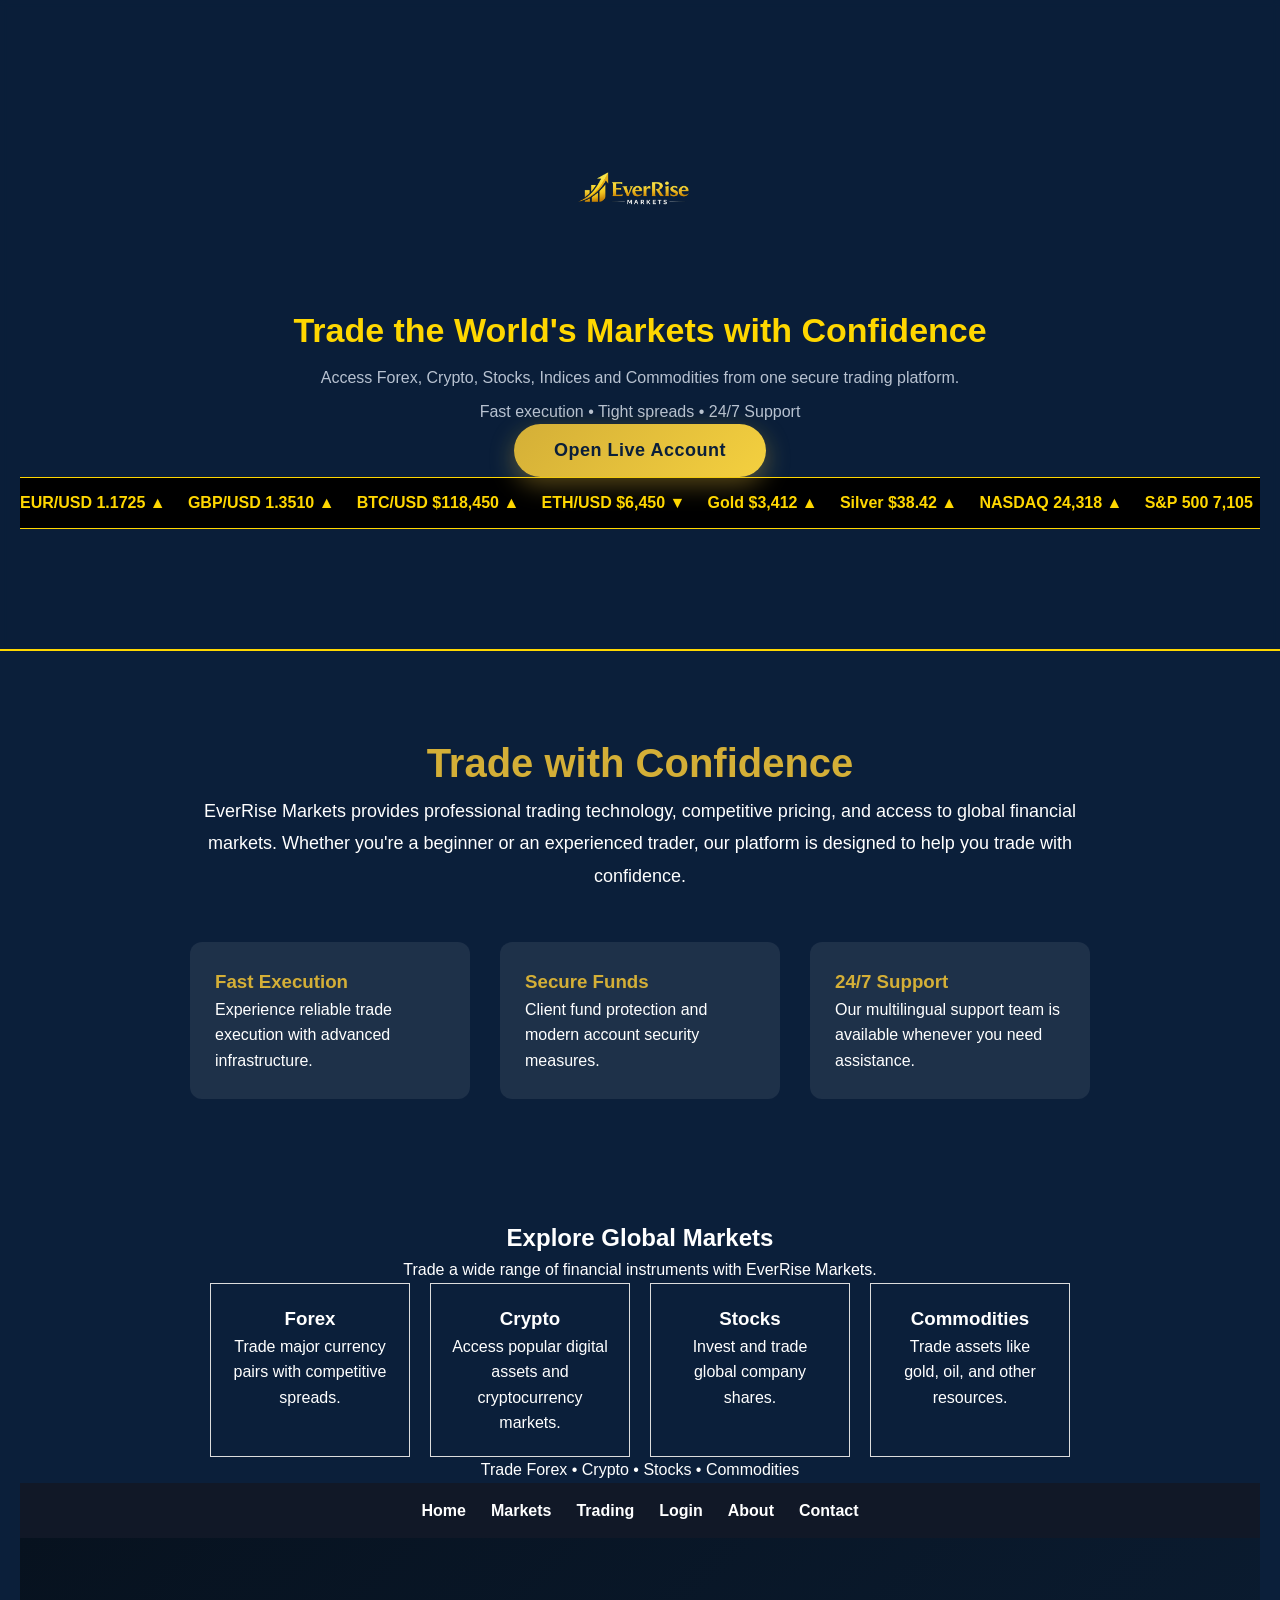
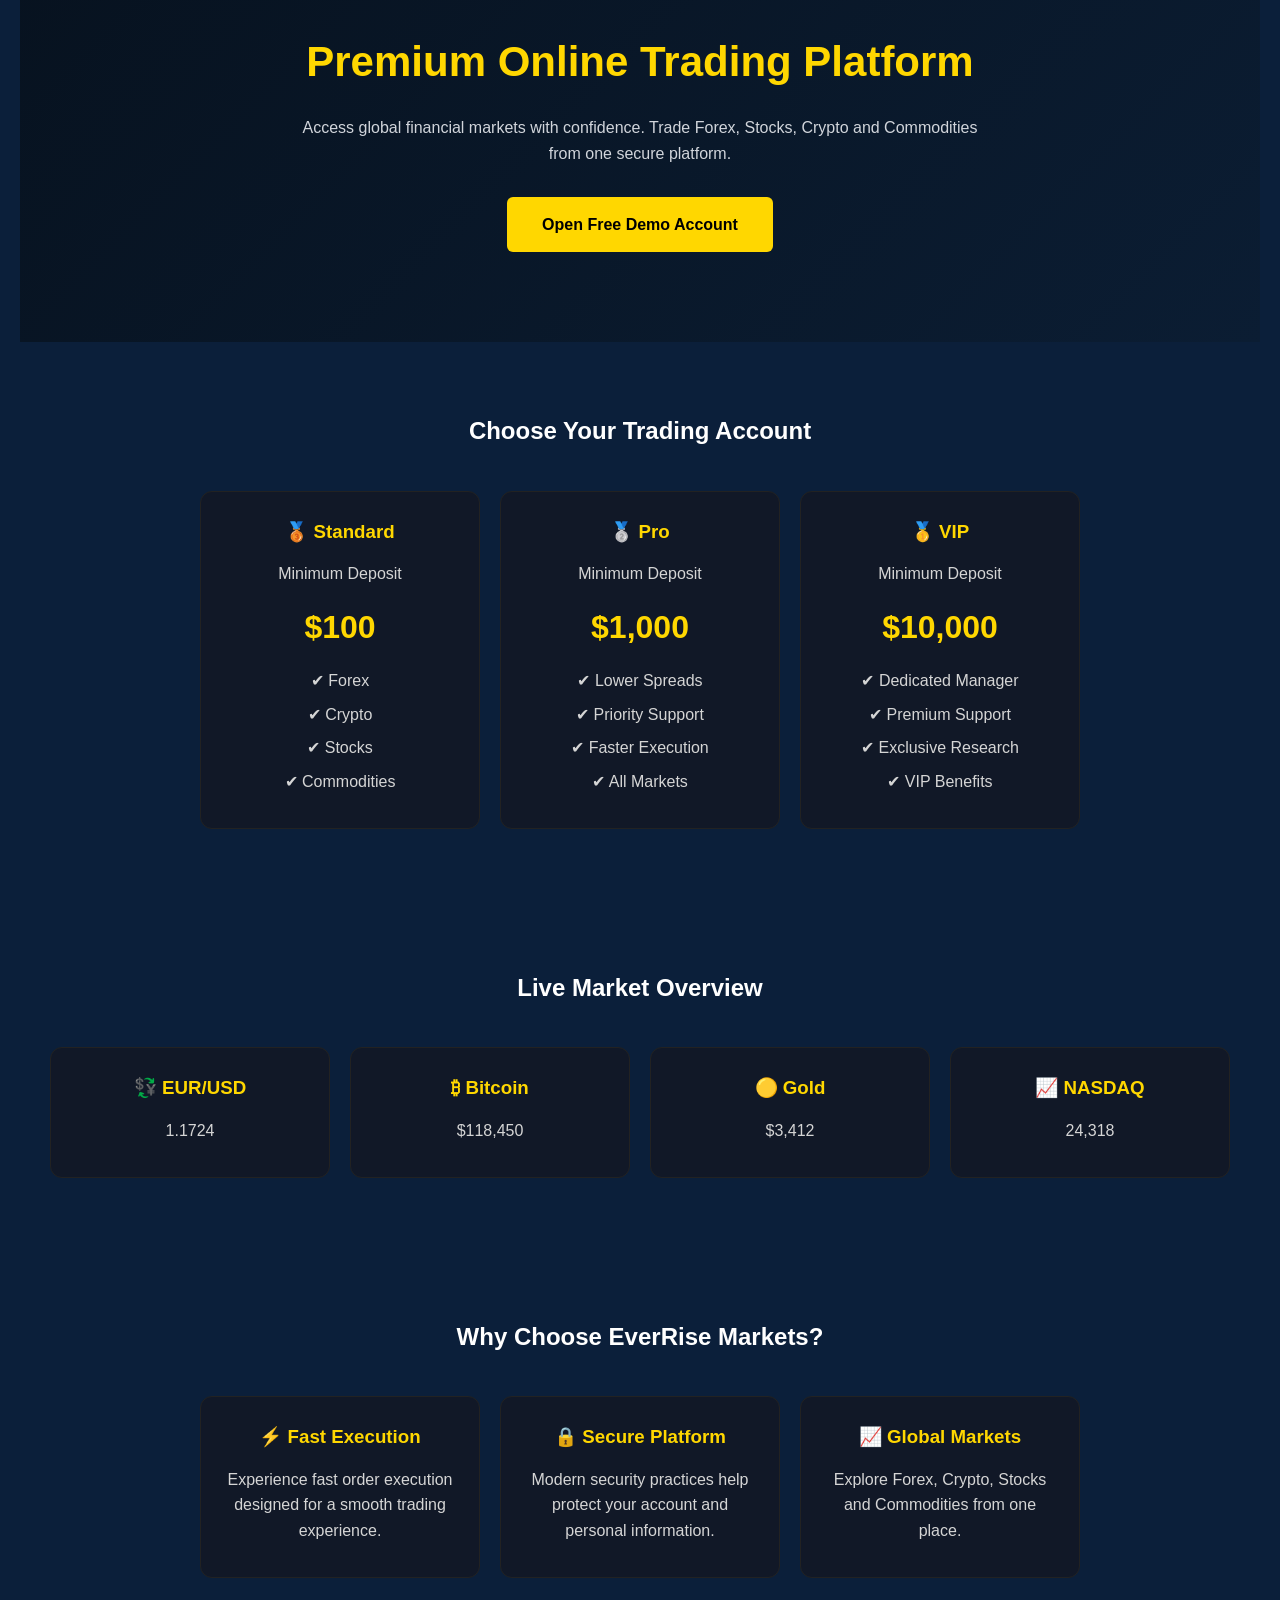
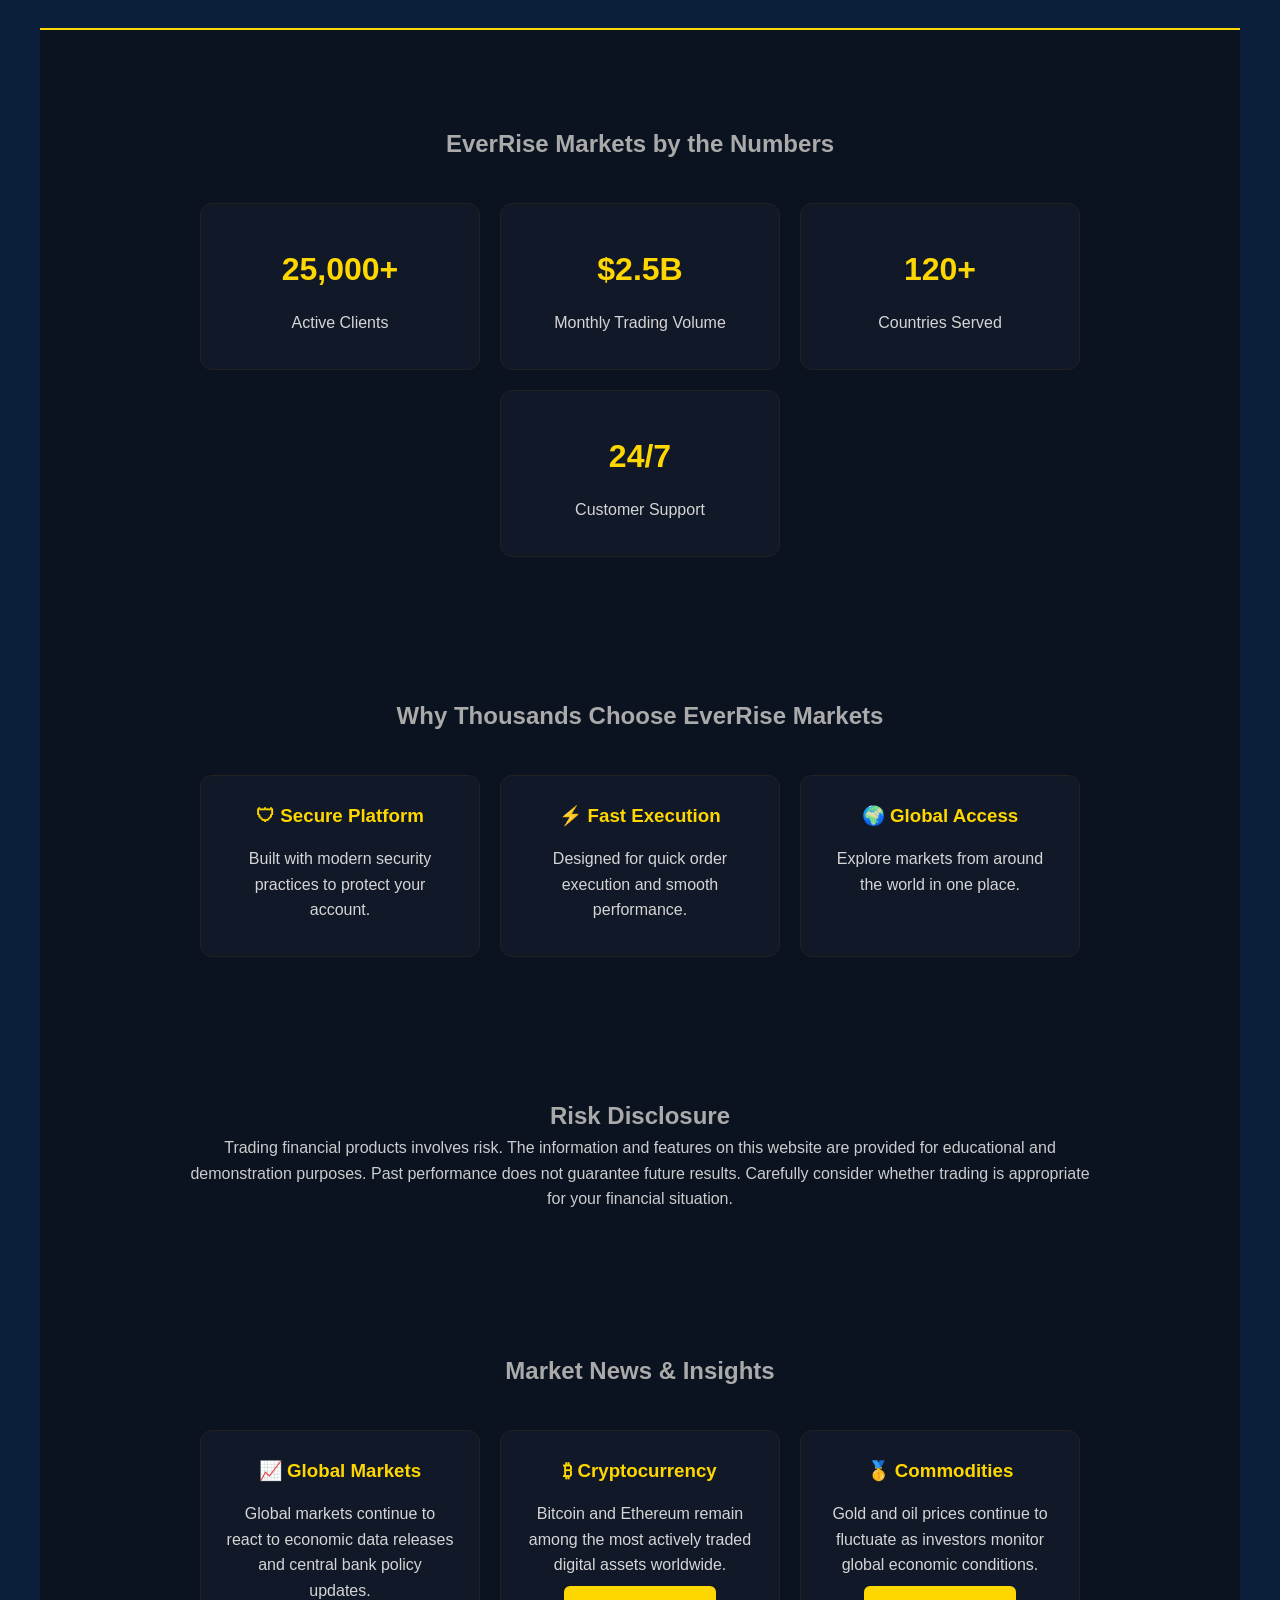
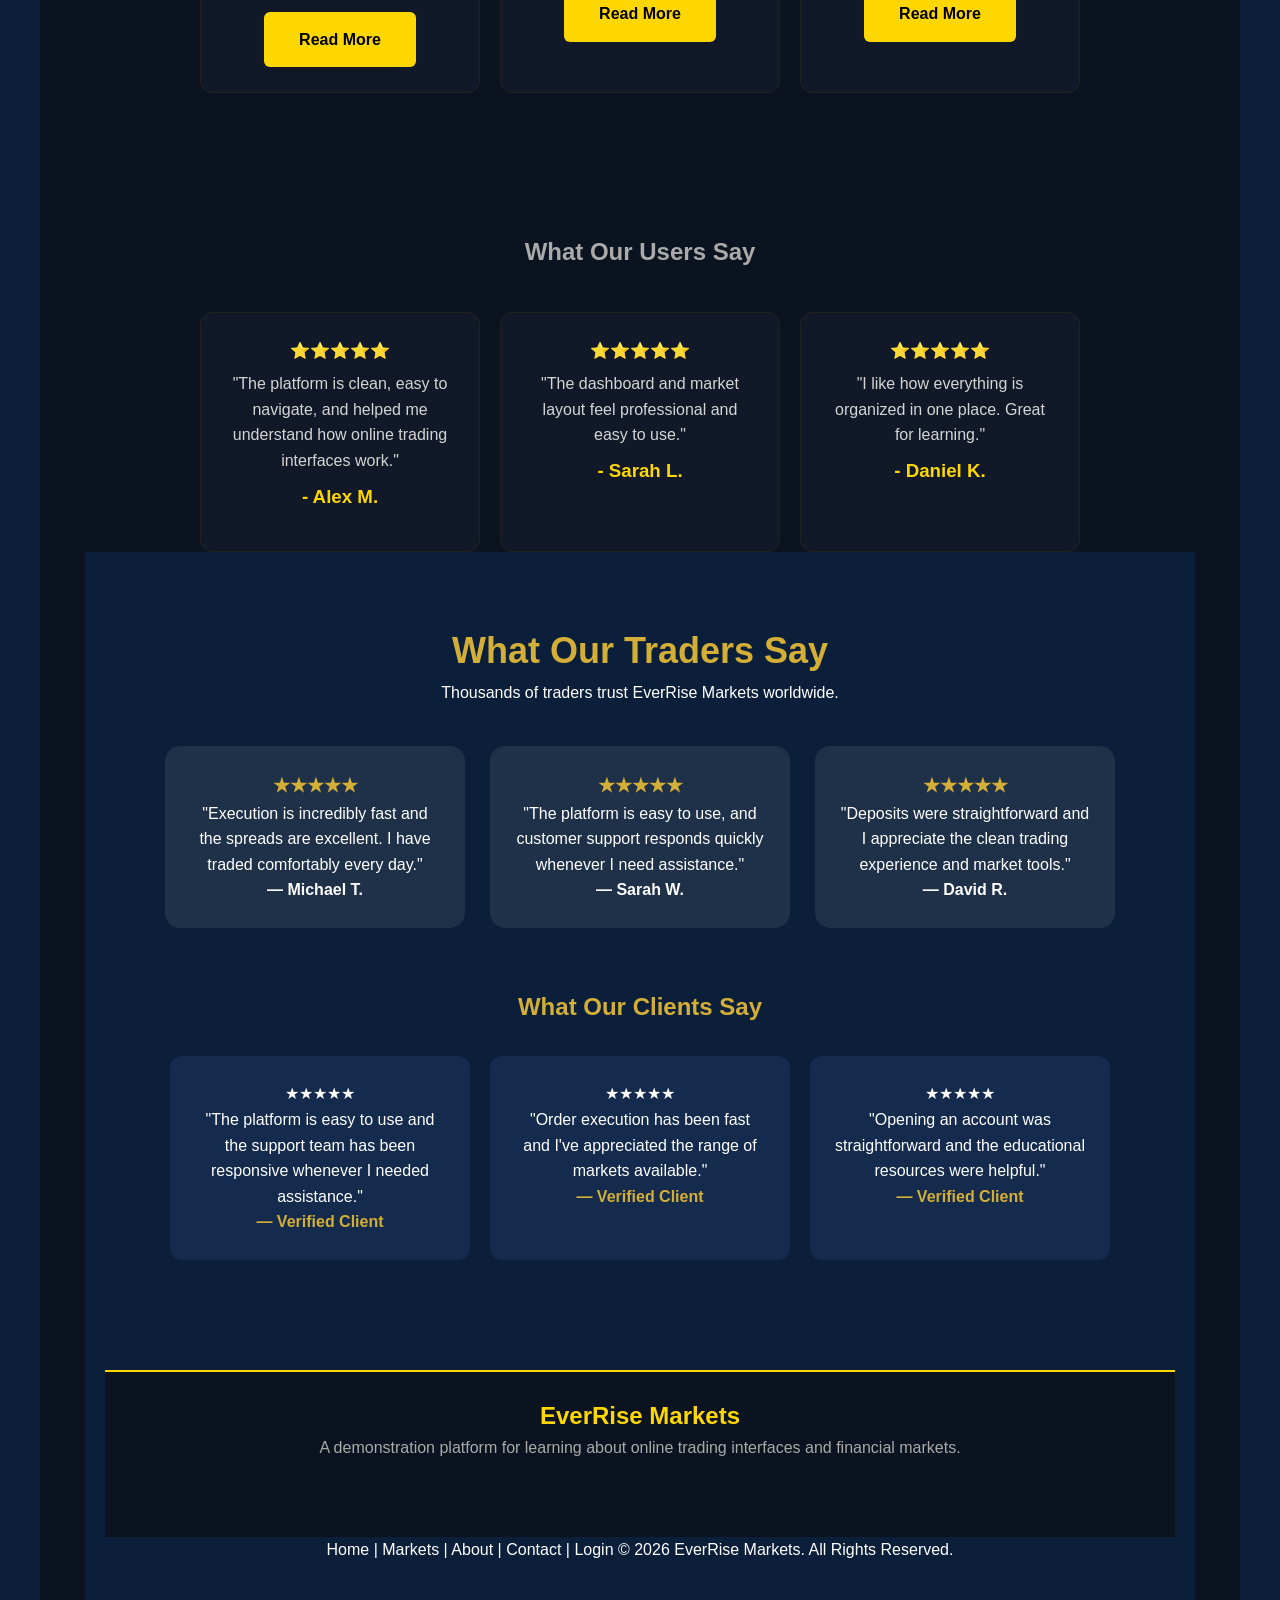
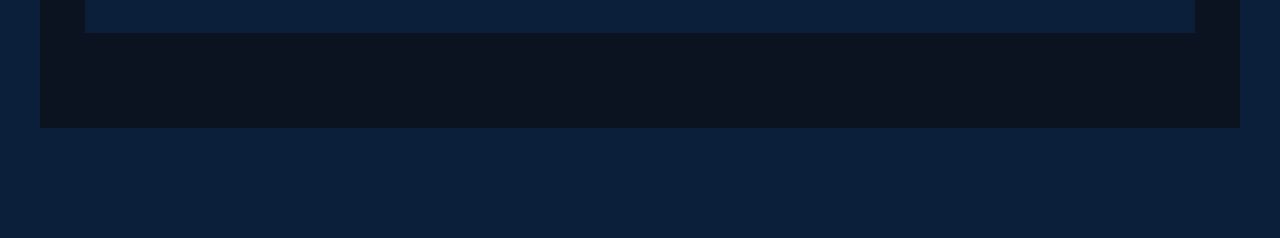
==== index.html @ fa1f4e40 "Update index.html" ====
<!DOCTYPE html>
<html lang="en">
<head>
<meta charset="UTF-8">
<meta name="viewport" content="width=device-width, initial-scale=1.0">
<title>EverRise Markets</title>

<link rel="stylesheet" href="css/style.css">

</head>

<body style="
margin:0;
font-family:Arial, Helvetica, sans-serif;
background-image:url('images/broker-bg.png');
background-size:cover;
background-position:center;
background-repeat:no-repeat;
background-attachment:fixed;
background-color:#0B1F3A;
color:#FFFFFF;
">
<header style="
text-align:center;
padding:120px 20px;
background:rgba(11,31,58,0.72);
backdrop-filter:blur(4px);
">
<img src="images/logo.png.PNG" alt="EverRise Markets Logo" style="height:150px;margin-bottom:25px;">

<h1>Trade the World's Markets with Confidence</h1>

<p>Access Forex, Crypto, Stocks, Indices and Commodities from one secure trading platform.</p>

<p>Fast execution • Tight spreads • 24/7 Support</p

<a href="register.html" style="text-decoration:none;">
    <button style="
        background:linear-gradient(135deg,#D4AF37,#F4D03F);
        color:#0B1F3A;
        padding:16px 40px;
        font-size:18px;
        font-weight:700;
        border:none;
        border-radius:50px;
        cursor:pointer;
        box-shadow:0 8px 25px rgba(212,175,55,0.4);
        transition:all .3s ease;
        letter-spacing:0.5px;
    ">
        Open Live Account
    </button>
</a>
 
</a>
</div>
</section>

 
<div class="ticker">

<div class="ticker-content">
EUR/USD 1.1725 ▲ &nbsp;&nbsp;&nbsp;

GBP/USD 1.3510 ▲ &nbsp;&nbsp;&nbsp;

BTC/USD $118,450 ▲ &nbsp;&nbsp;&nbsp;

ETH/USD $6,450 ▼ &nbsp;&nbsp;&nbsp;

Gold $3,412 ▲ &nbsp;&nbsp;&nbsp;

Silver $38.42 ▲ &nbsp;&nbsp;&nbsp;

NASDAQ 24,318 ▲ &nbsp;&nbsp;&nbsp;

S&P 500 7,105 ▲
</div>

</div>
</header>
    <section style="padding:80px 20px; background:rgba(11,31,58,.85); color:#FFFFFF;">

    <h2 style="color:#D4AF37; text-align:center; font-size:40px;">
        Trade with Confidence
    </h2>

    <p style="text-align:center; max-width:900px; margin:auto; font-size:18px; line-height:1.8;">
        EverRise Markets provides professional trading technology, competitive pricing, and access to global financial markets. Whether you're a beginner or an experienced trader, our platform is designed to help you trade with confidence.
    </p>

    <div style="display:flex; flex-wrap:wrap; justify-content:center; gap:30px; margin-top:50px;">

        <div style="width:280px; background:rgba(255,255,255,.08); padding:25px; border-radius:12px;">
            <h3 style="color:#D4AF37;">Fast Execution</h3>
            <p>Experience reliable trade execution with advanced infrastructure.</p>
        </div>

        <div style="width:280px; background:rgba(255,255,255,.08); padding:25px; border-radius:12px;">
            <h3 style="color:#D4AF37;">Secure Funds</h3>
            <p>Client fund protection and modern account security measures.</p>
        </div>

        <div style="width:280px; background:rgba(255,255,255,.08); padding:25px; border-radius:12px;">
            <h3 style="color:#D4AF37;">24/7 Support</h3>
            <p>Our multilingual support team is available whenever you need assistance.</p>
        </div>

    </div>

</section>
    <section style="padding:40px 20px; text-align:center;">

    <h2>Explore Global Markets</h2>

    <p>
        Trade a wide range of financial instruments with EverRise Markets.
    </p>

    <div style="display:flex; flex-wrap:wrap; justify-content:center; gap:20px;">

        <div style="border:1px solid #ddd; padding:20px; width:200px;">
            <h3>Forex</h3>
            <p>Trade major currency pairs with competitive spreads.</p>
        </div>

        <div style="border:1px solid #ddd; padding:20px; width:200px;">
            <h3>Crypto</h3>
            <p>Access popular digital assets and cryptocurrency markets.</p>
        </div>

        <div style="border:1px solid #ddd; padding:20px; width:200px;">
        <h3>Stocks</h3>
        <p>Invest and trade global company shares.</p>
        </div>

        <div style="border:1px solid #ddd; padding:20px; width:200px;">
        <h3>Commodities</h3>
        <p>Trade assets like gold, oil, and other resources.</p>
        </div>

</div>



</div>


  <p>Trade Forex • Crypto • Stocks • Commodities</p>

</header>

<nav>

<a href="#">Home</a>

<a href="markets.html">Markets</a>

<a href="#">Trading</a>

<a href="login.html">Login</a>

<a href="about.html">About</a>

<a href="contact.html">Contact</a>

</nav>

<section class="hero">

<h1>Premium Online Trading Platform</h1>

<p>

Access global financial markets with confidence.

Trade Forex, Stocks, Crypto and Commodities from one secure platform.

</p>

<a href="register.html" class="btn">
Open Free Demo Account
</a>



</section>
  <section class="section">

<h2>Choose Your Trading Account</h2>

<div class="cards">

<div class="card">

<h3>🥉 Standard</h3>

<p>Minimum Deposit</p>

<h2>$100</h2>

<p>✔ Forex</p>

<p>✔ Crypto</p>

<p>✔ Stocks</p>

<p>✔ Commodities</p>

</div>

<div class="card">

<h3>🥈 Pro</h3>

<p>Minimum Deposit</p>

<h2>$1,000</h2>

<p>✔ Lower Spreads</p>

<p>✔ Priority Support</p>

<p>✔ Faster Execution</p>

<p>✔ All Markets</p>

</div>

<div class="card">

<h3>🥇 VIP</h3>

<p>Minimum Deposit</p>

<h2>$10,000</h2>

<p>✔ Dedicated Manager</p>

<p>✔ Premium Support</p>

<p>✔ Exclusive Research</p>

<p>✔ VIP Benefits</p>

</div>

</div>

</section>
  <section class="section">

<h2>Live Market Overview</h2>

<div class="cards">

<div class="card">
<h3>💱 EUR/USD</h3>
<p id="eurusd">1.1724</p>
</div>

<div class="card">
<h3>₿ Bitcoin</h3>
<p id="btc">$118,450</p>
</div>

<div class="card">
<h3>🟡 Gold</h3>
<p id="gold">$3,412</p>
</div>

<div class="card">
<h3>📈 NASDAQ</h3>
<p id="nasdaq">24,318</p>
</div>

</div>

</section>

<section class="section">

<h2>Why Choose EverRise Markets?</h2>

<div class="cards">

<div class="card">

<h3>⚡ Fast Execution</h3>

<p>

Experience fast order execution designed for a smooth trading experience.

</p>

</div>

<div class="card">

<h3>🔒 Secure Platform</h3>

<p>

Modern security practices help protect your account and personal information.

</p>

</div>

<div class="card">

<h3>📈 Global Markets</h3>

<p>

Explore Forex, Crypto, Stocks and Commodities from one place.

</p>

</div>

</div>



<footer>

<p>



</p>
<section class="section">

<h2>EverRise Markets by the Numbers</h2>

<div class="cards">

<div class="card">
<h2 id="clients">25,000+</h2>
<p>Active Clients</p>
</div>

<div class="card">
<h2 id="volume">$2.5B</h2>
<p>Monthly Trading Volume</p>
</div>

<div class="card">
<h2 id="countries">120+</h2>
<p>Countries Served</p>
</div>

<div class="card">
<h2 id="support">24/7</h2>
<p>Customer Support</p>
</div>

</div>

</section>
  <section class="section">

<h2>Why Thousands Choose EverRise Markets</h2>

<div class="cards">

<div class="card">
<h3>🛡 Secure Platform</h3>
<p>Built with modern security practices to protect your account.</p>
</div>

<div class="card">
<h3>⚡ Fast Execution</h3>
<p>Designed for quick order execution and smooth performance.</p>
</div>

<div class="card">
<h3>🌍 Global Access</h3>
<p>Explore markets from around the world in one place.</p>
</div>

</div>

</section>
  <section class="section">

<h2>Risk Disclosure</h2>

<p style="max-width:900px;margin:auto;color:#cccccc;">

Trading financial products involves risk. The information and features on this website are provided for educational and demonstration purposes. Past performance does not guarantee future results. Carefully consider whether trading is appropriate for your financial situation.

</p>

</section>
  <section class="section">

<h2>Market News & Insights</h2>

<div class="cards">

<div class="card">

<h3>📈 Global Markets</h3>

<p>
Global markets continue to react to economic data releases and central bank policy updates.
</p>

<a href="#" class="btn">Read More</a>

</div>

<div class="card">

<h3>₿ Cryptocurrency</h3>

<p>
Bitcoin and Ethereum remain among the most actively traded digital assets worldwide.
</p>

<a href="#" class="btn">Read More</a>

</div>

<div class="card">

<h3>🥇 Commodities</h3>

<p>
Gold and oil prices continue to fluctuate as investors monitor global economic conditions.
</p>

<a href="#" class="btn">Read More</a>

</div>

</div>

</section>
  <section class="section">

<h2>What Our Users Say</h2>

<div class="cards">

<div class="card">

⭐⭐⭐⭐⭐

<p>

"The platform is clean, easy to navigate, and helped me understand how online trading interfaces work."

</p>

<h3>- Alex M.</h3>

</div>

<div class="card">

⭐⭐⭐⭐⭐

<p>

"The dashboard and market layout feel professional and easy to use."

</p>

<h3>- Sarah L.</h3>

</div>

<div class="card">

⭐⭐⭐⭐⭐

<p>

"I like how everything is organized in one place. Great for learning."

</p>

<h3>- Daniel K.</h3>

</div>

</div>

<section style="padding:70px 20px;background:#0B1F3A;color:#FFFFFF;text-align:center;">

    <h2 style="color:#D4AF37;font-size:36px;">What Our Traders Say</h2>

    <p style="margin-bottom:40px;">
        Thousands of traders trust EverRise Markets worldwide.
    </p>

    <div style="display:flex;flex-wrap:wrap;justify-content:center;gap:25px;">

        <div style="background:rgba(255,255,255,.08);padding:25px;border-radius:15px;width:300px;">
            <h3 style="color:#D4AF37;">★★★★★</h3>
            <p>"Execution is incredibly fast and the spreads are excellent. I have traded comfortably every day."</p>
            <strong>— Michael T.</strong>
        </div>

        <div style="background:rgba(255,255,255,.08);padding:25px;border-radius:15px;width:300px;">
            <h3 style="color:#D4AF37;">★★★★★</h3>
            <p>"The platform is easy to use, and customer support responds quickly whenever I need assistance."</p>
            <strong>— Sarah W.</strong>
        </div>

        <div style="background:rgba(255,255,255,.08);padding:25px;border-radius:15px;width:300px;">
            <h3 style="color:#D4AF37;">★★★★★</h3>
            <p>"Deposits were straightforward and I appreciate the clean trading experience and market tools."</p>
            <strong>— David R.</strong>
        </div>

    </div>

<section style="padding:60px 20px;background:#0B1F3A;color:#fff;text-align:center;">

<h2 style="color:#D4AF37;">What Our Clients Say</h2>

<div style="display:flex;flex-wrap:wrap;justify-content:center;gap:20px;margin-top:30px;">

<div style="background:#142B4D;padding:25px;border-radius:12px;width:300px;">
★★★★★
<p>"The platform is easy to use and the support team has been responsive whenever I needed assistance."</p>
<h4 style="color:#D4AF37;">— Verified Client</h4>
</div>

<div style="background:#142B4D;padding:25px;border-radius:12px;width:300px;">
★★★★★
<p>"Order execution has been fast and I've appreciated the range of markets available."</p>
<h4 style="color:#D4AF37;">— Verified Client</h4>
</div>

<div style="background:#142B4D;padding:25px;border-radius:12px;width:300px;">
★★★★★
<p>"Opening an account was straightforward and the educational resources were helpful."</p>
<h4 style="color:#D4AF37;">— Verified Client</h4>
</div>

</div>

</section>
<footer>

<h2 style="color:gold;">
EverRise Markets
</h2>

<p>

A demonstration platform for learning about online trading interfaces and financial markets.

</p>

<br>

<p>



</p>

<br>

<p>



</p>

</footer>

<script src="script.js"></script>
<script src="js/script.js"></script>
<div id="popup" style="
position:fixed;
bottom:25px;
left:25px;
background:#0B1F3A;
color:white;
padding:18px;
border-left:5px solid #D4AF37;
border-radius:10px;
display:none;
z-index:9999;
max-width:320px;
box-shadow:0 10px 25px rgba(0,0,0,.4);
font-family:Arial;
"></div>

<script>

const messages = [

"Sample: A new account registration was received.",

"Sample: A deposit request is awaiting review.",

"Sample: A withdrawal request was submitted.",

"Sample: A client completed identity verification.",

"Sample: New trading activity was recorded."

];

let index=0;

function showPopup(){

const popup=document.getElementById("popup");

popup.innerHTML=messages[index];

popup.style.display="block";

setTimeout(()=>{
popup.style.display="none";
},4000);

index++;

if(index>=messages.length){
index=0;
}

}

setInterval(showPopup,7000);

showPopup();
<section style="background:#0B1F3A; color:#FFFFFF; padding:60px 20px; text-align:center;">



    <p>We're here to help. Get in touch with our support team.</p>

    <p>
        <strong>Email:</strong>
        <a href="mailto:connerbernard115@gmail.com" style="color:#D4AF37; text-decoration:none;">
           connerbernard115@gmail.com
        </a>
    </p>

</section>
    <div id="livePopup" style="
position:fixed;
bottom:20px;
left:20px;
display:none;
background:#ffffff;
border-radius:15px;
box-shadow:0 10px 30px rgba(0,0,0,.3);
width:340px;
overflow:hidden;
z-index:9999;
">

<img id="popupImage"
src="images/trader1.jpg"
style="width:100%;height:170px;object-fit:cover;">

<div style="padding:18px;">

<h3 style="margin:0;color:#0B1F3A;">
Recent Trading Activity
</h3>

<p id="popupText" style="color:#555;margin-top:10px;">
Loading...
</p>

</div>

</div>
    <script>
const names=[
"James from Canada opened a Gold Account.",
"Sophia from Australia completed KYC verification.",
"Michael from Germany made a successful deposit.",
"Emma from Singapore upgraded to a VIP Account.",
"Daniel from South Africa started trading Forex.",
"Olivia from the UK opened a Live Account.",
"Noah from the UAE verified his account.",
"Lucas from Brazil funded his trading wallet."
];

const images=[
"images/trader1.jpg",
"images/trader2.jpg",
"images/trader3.jpg",
"images/trader4.jpg"
];

function showPopup(){

let randomText=names[Math.floor(Math.random()*names.length)];

let randomImage=images[Math.floor(Math.random()*images.length)];

document.getElementById("popupText").innerHTML=randomText;

document.getElementById("popupImage").src=randomImage;

let popup=document.getElementById("livePopup");

popup.style.display="block";

setTimeout(()=>{
popup.style.display="none";
},6000);

}

setInterval(showPopup,12000);

showPopup();
 <script>
const names=[
"James from Canada opened a Gold Account.",
"Sophia from Australia completed KYC verification.",
"Michael from Germany made a successful deposit.",
"Emma from Singapore upgraded to a VIP Account.",
"Daniel from South Africa started trading Forex.",
"Olivia from the UK opened a Live Account.",
"Noah from the UAE verified his account.",
"Lucas from Brazil funded his trading wallet."
];

const images=[
"images/trader1.jpg",
"images/trader2.jpg",
"images/trader3.jpg",
"images/trader4.jpg"
];

function showPopup(){

let randomText=names[Math.floor(Math.random()*names.length)];

let randomImage=images[Math.floor(Math.random()*images.length)];

document.getElementById("popupText").innerHTML=randomText;

document.getElementById("popupImage").src=randomImage;

let popup=document.getElementById("livePopup");

popup.style.display="block";

setTimeout(()=>{
popup.style.display="none";
},6000);

}

setInterval(showPopup,12000);

showPopup();
</script>   
</script>
 Home | Markets | About | Contact | Login
© 2026 EverRise Markets. All Rights Reserved.
---- css/style.css ----
/* EverRise Markets */

*{
margin:0;
padding:0;
box-sizing:border-box;
font-family:Arial, Helvetica, sans-serif;
}

body{
background:#05070d;
color:white;
line-height:1.6;
}

header{
background:#0b1220;
padding:20px;
text-align:center;
border-bottom:2px solid gold;
}

header h1{
color:gold;
font-size:34px;
}

header p{
color:#b8c2d1;
margin-top:8px;
}

nav{
background:#111827;
padding:15px;
display:flex;
justify-content:center;
gap:25px;
flex-wrap:wrap;
}

nav a{
color:white;
text-decoration:none;
font-weight:bold;
transition:.3s;
}

nav a:hover{
color:gold;
}

.hero{
padding:90px 20px;
text-align:center;
background:linear-gradient(135deg,#07121f,#0b1d33);
}

.hero h1{
font-size:42px;
color:gold;
margin-bottom:20px;
}

.hero p{
max-width:700px;
margin:auto;
color:#d1d5db;
margin-bottom:30px;
}

.btn{
display:inline-block;
padding:15px 35px;
background:gold;
color:black;
font-weight:bold;
text-decoration:none;
border-radius:6px;
transition:.3s;
}

.btn:hover{
background:#ffd54f;
}

.section{
padding:70px 20px;
text-align:center;
}

.cards{
display:flex;
flex-wrap:wrap;
justify-content:center;
gap:20px;
margin-top:40px;
}

.card{
background:#111827;
padding:25px;
width:280px;
border-radius:12px;
border:1px solid #222;
transition:.3s;
}

.card:hover{
transform:translateY(-8px);
border-color:gold;
}

.card h3{
color:gold;
margin-bottom:15px;
}

footer{
background:#0b1220;
padding:25px;
text-align:center;
color:#aaa;
margin-top:50px;
border-top:2px solid gold;
}
.card h2{
color:gold;
font-size:32px;
margin:15px 0;
}

.card p{
margin:8px 0;
color:#d5d5d5;
}
.ticker{

background:#000;

border-top:1px solid gold;

border-bottom:1px solid gold;

overflow:hidden;

white-space:nowrap;

padding:12px 0;

}

.ticker-content{

display:inline-block;

color:gold;

font-weight:bold;

animation:ticker 30s linear infinite;

}

@keyframes ticker{

0%{

transform:translateX(100%);

}

100%{

transform:translateX(-100%);

}

}
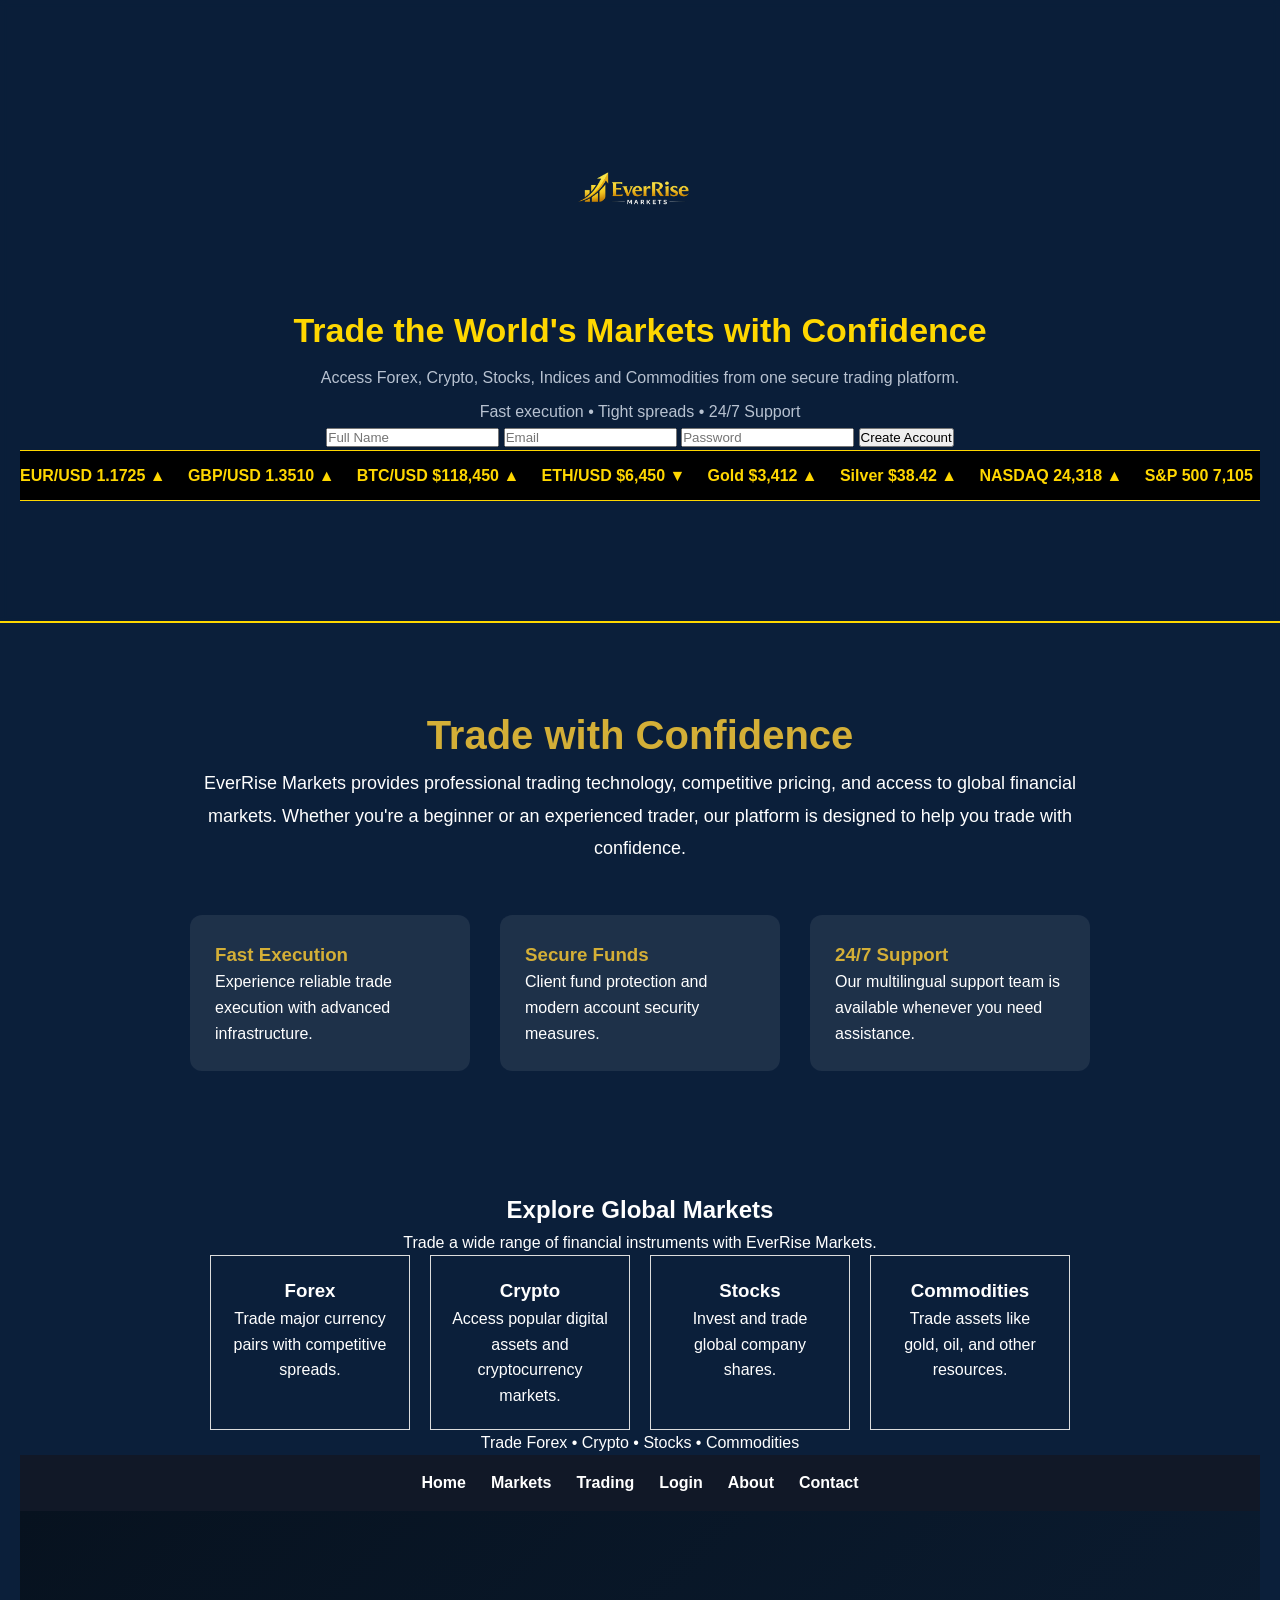
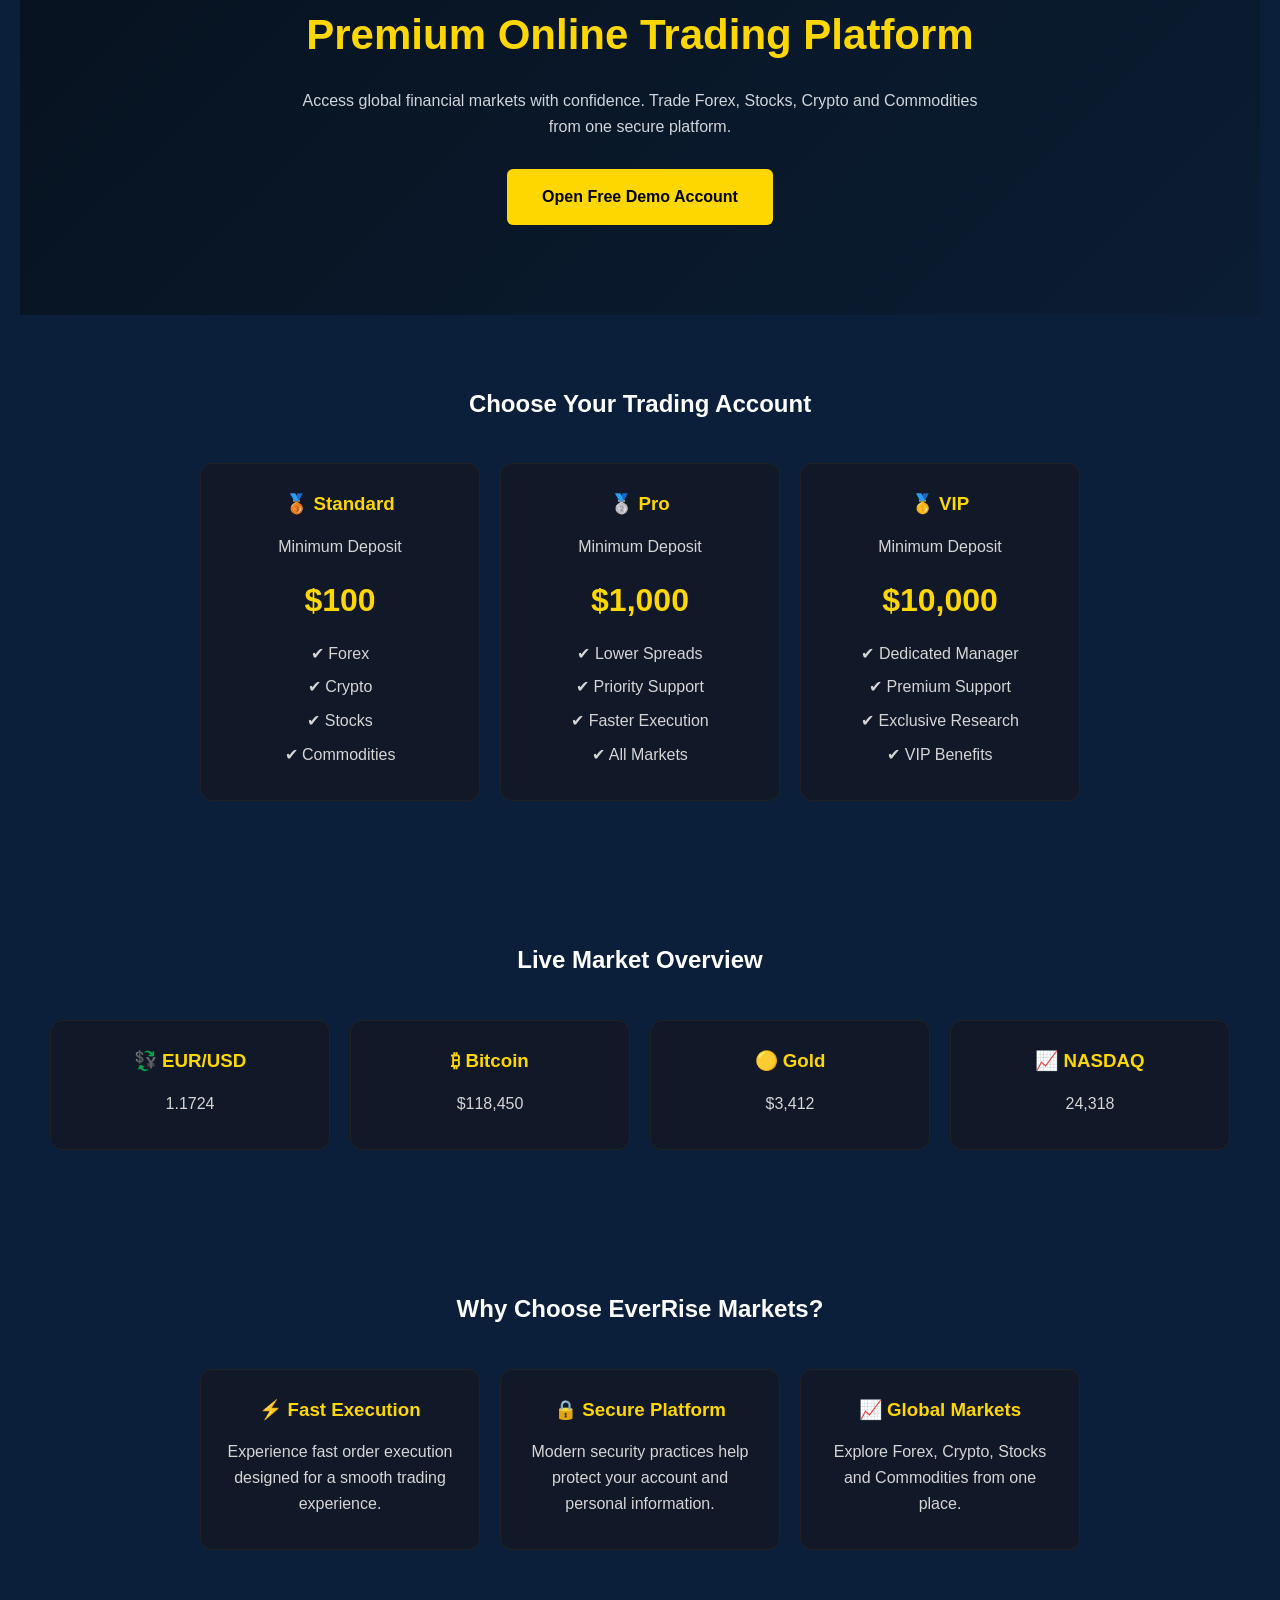
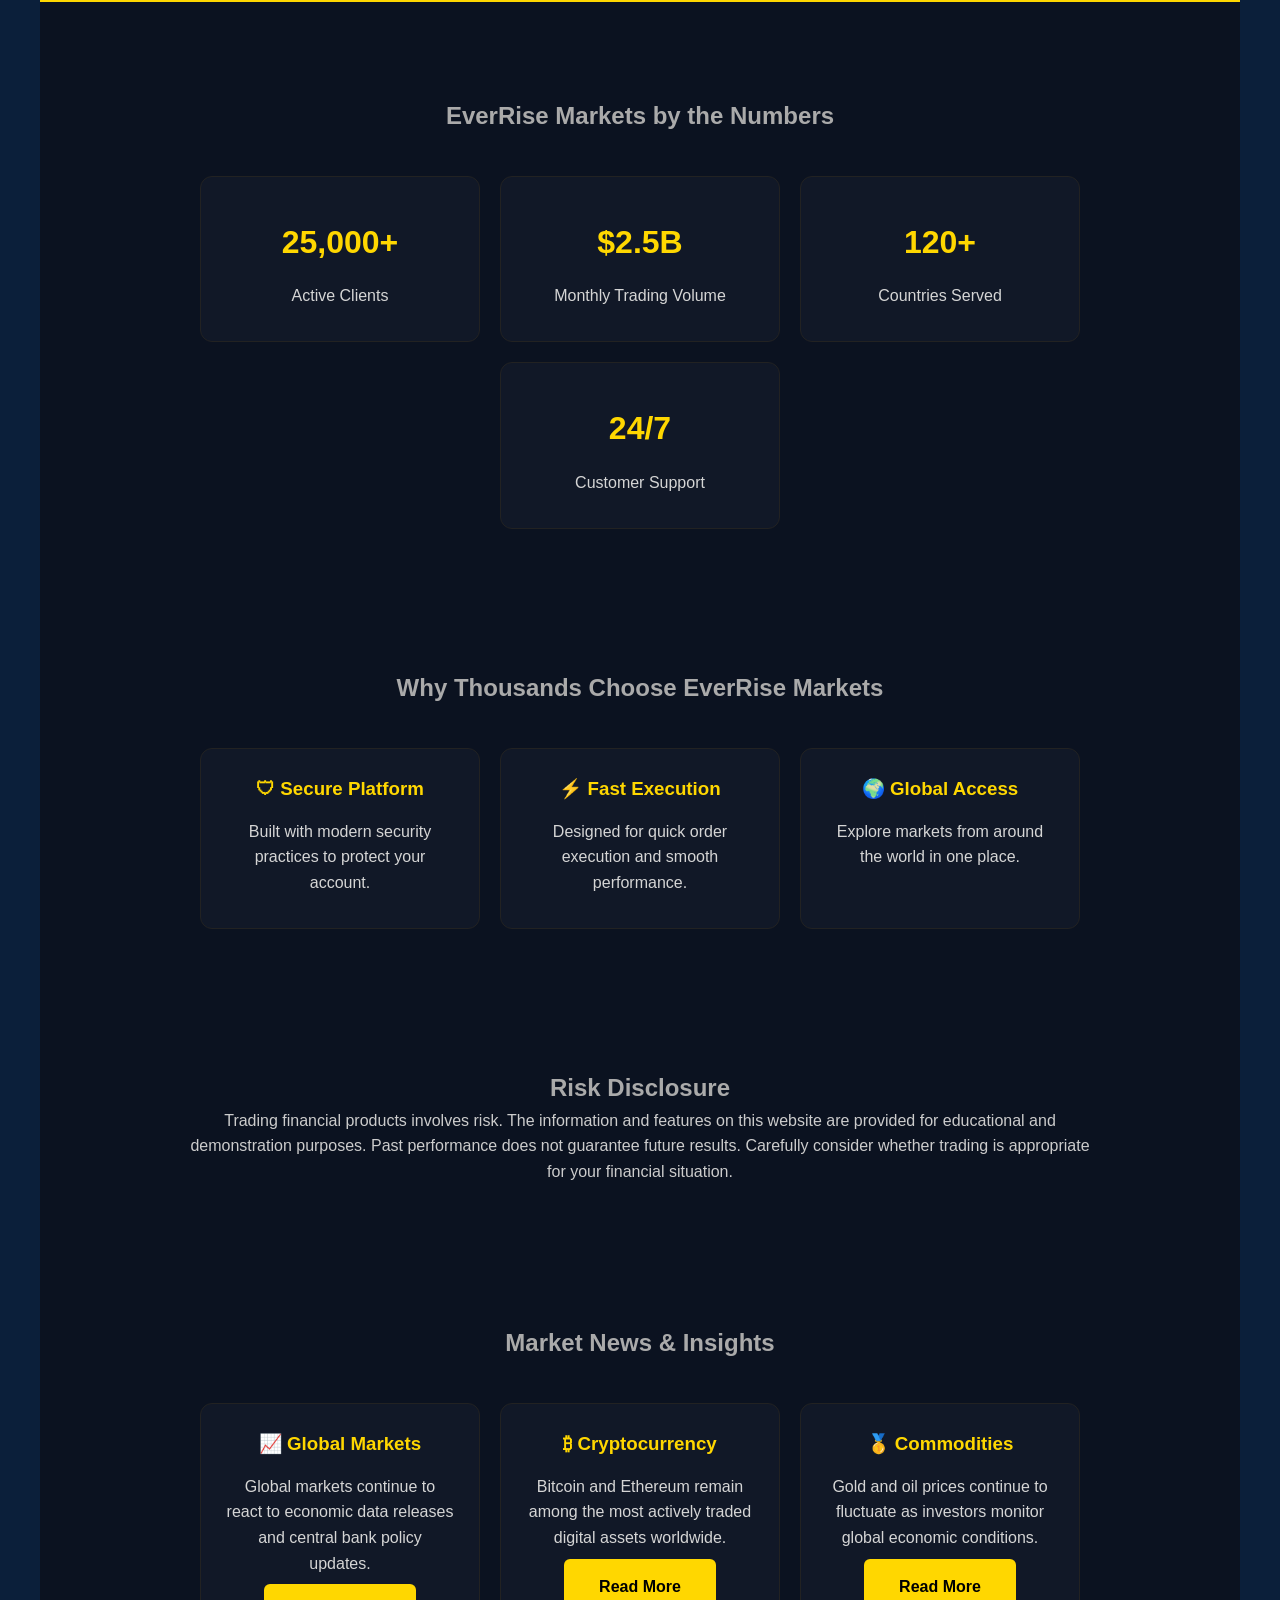
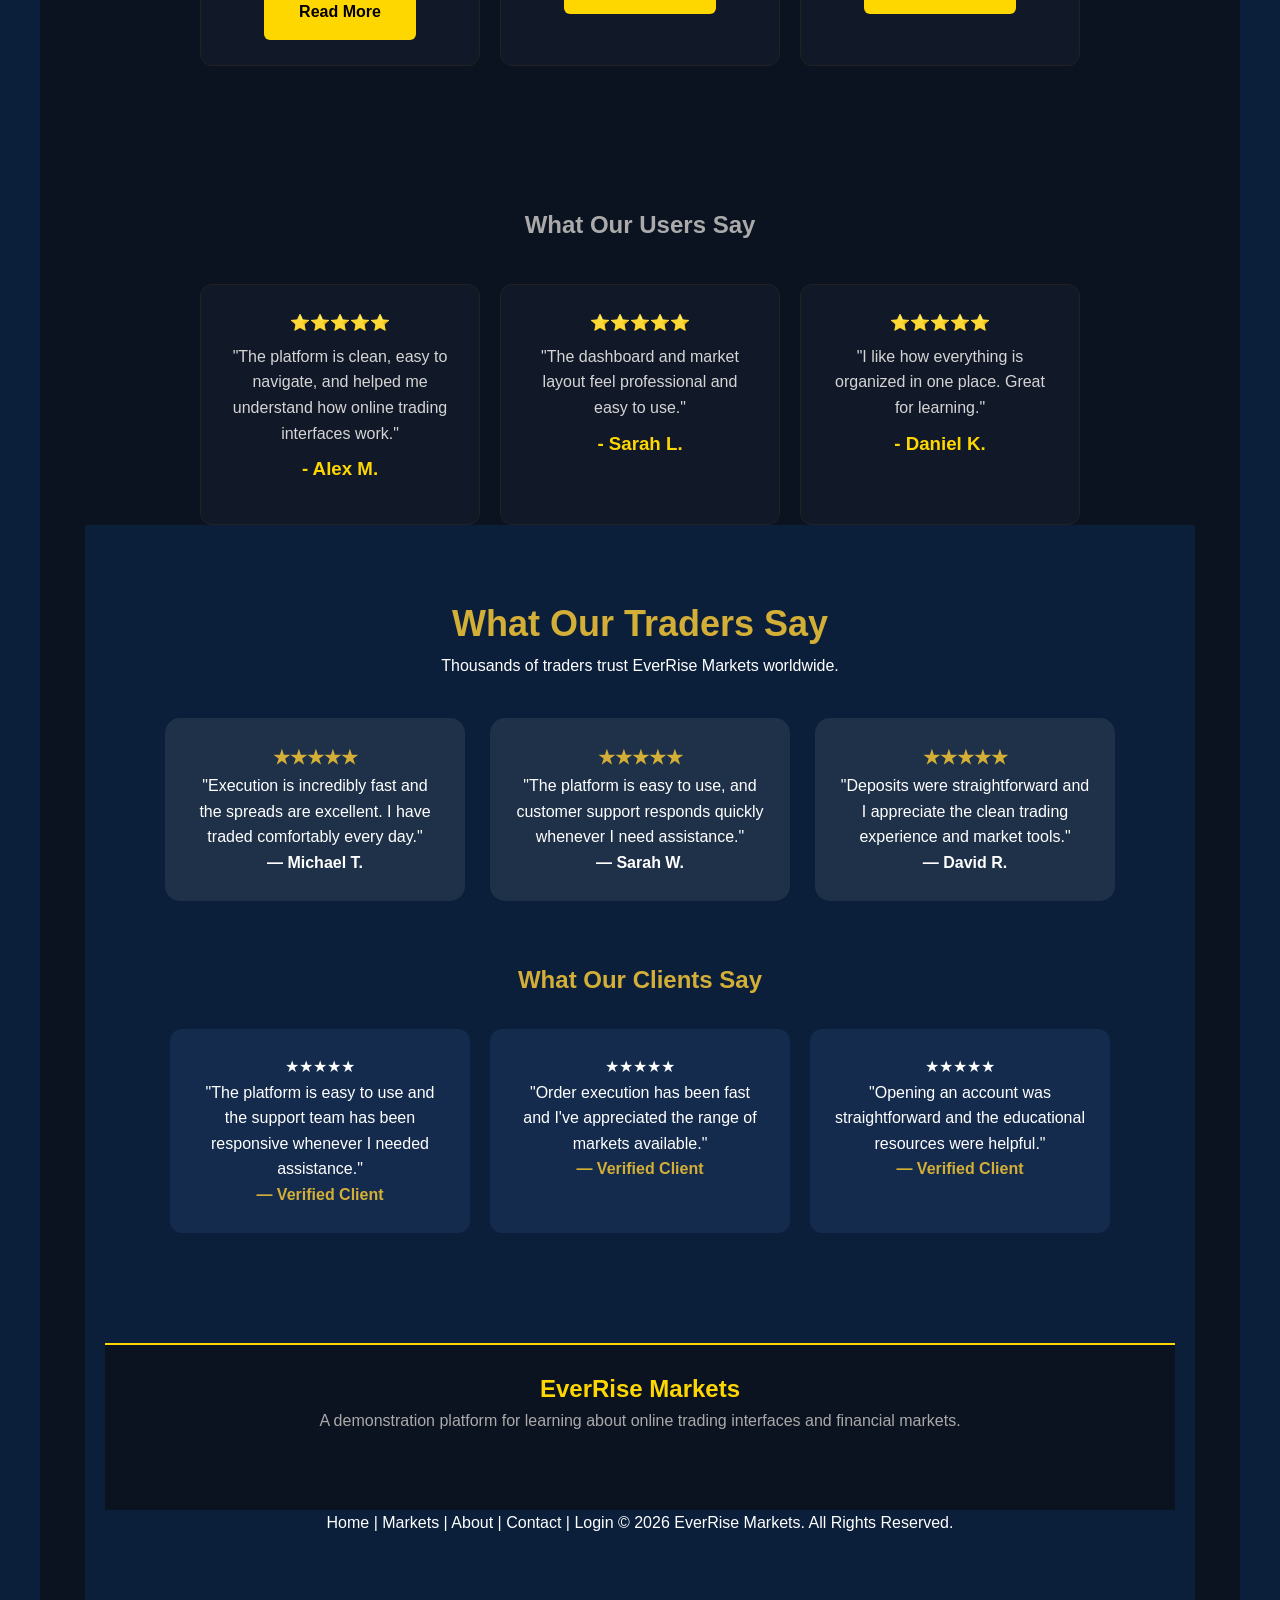
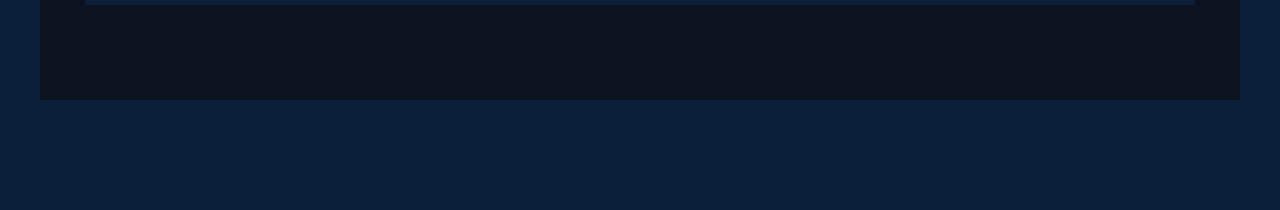
==== commit be1a1c6b: "Update index.html" ====
--- a/index.html
+++ b/index.html
@@ -34,23 +34,21 @@
 
 <p>Fast execution • Tight spreads • 24/7 Support</p
 
-<a href="register.html" style="text-decoration:none;">
-    <button style="
-        background:linear-gradient(135deg,#D4AF37,#F4D03F);
-        color:#0B1F3A;
-        padding:16px 40px;
-        font-size:18px;
-        font-weight:700;
-        border:none;
-        border-radius:50px;
-        cursor:pointer;
-        box-shadow:0 8px 25px rgba(212,175,55,0.4);
-        transition:all .3s ease;
-        letter-spacing:0.5px;
-    ">
-        Open Live Account
-    </button>
-</a>
+<form onsubmit="createAccount(event)">
+    <input type="text" placeholder="Full Name" required>
+    <input type="email" placeholder="Email" required>
+    <input type="password" placeholder="Password" required>
+
+    <button type="submit">Create Account</button>
+</form>
+
+<script>
+function createAccount(event){
+    event.preventDefault();
+    alert("Demo account created successfully!");
+    window.location.href = "dashboard.html";
+}
+</script>
  
 </a>
 </div>
@@ -768,4 +766,17 @@
 </script>
  Home | Markets | About | Contact | Login
 © 2026 EverRise Markets. All Rights Reserved.
-
+<!--Start of Tawk.to Script-->
+<script type="text/javascript">
+var Tawk_API=Tawk_API||{}, Tawk_LoadStart=new Date();
+(function(){
+var s1=document.createElement("script"),s0=document.getElementsByTagName("script")[0];
+s1.async=true;
+s1.src='https://embed.tawk.to/6a6d38cd9b421a1d42849350/1jutabpbi';
+s1.charset='UTF-8';
+s1.setAttribute('crossorigin','*');
+s0.parentNode.insertBefore(s1,s0);
+})();
+</script>
+<!--End of Tawk.to Script-->
+</body>
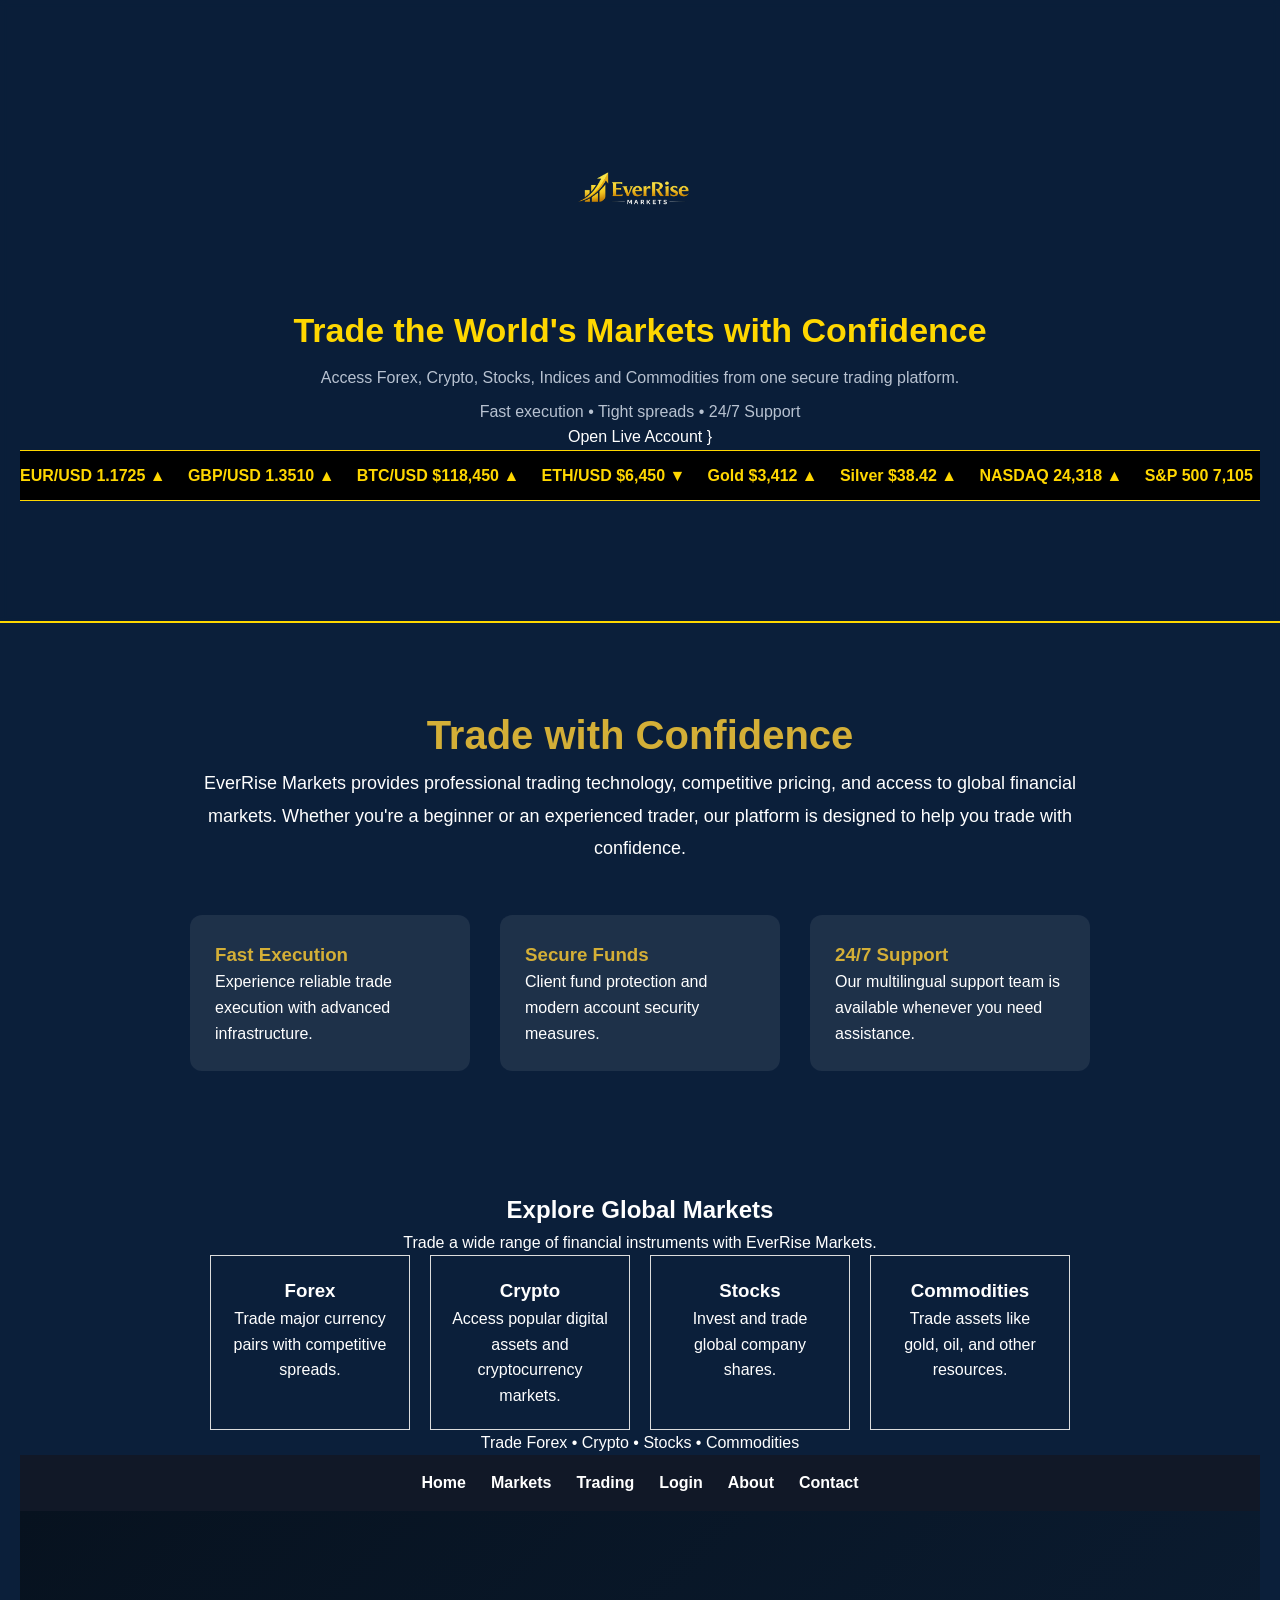
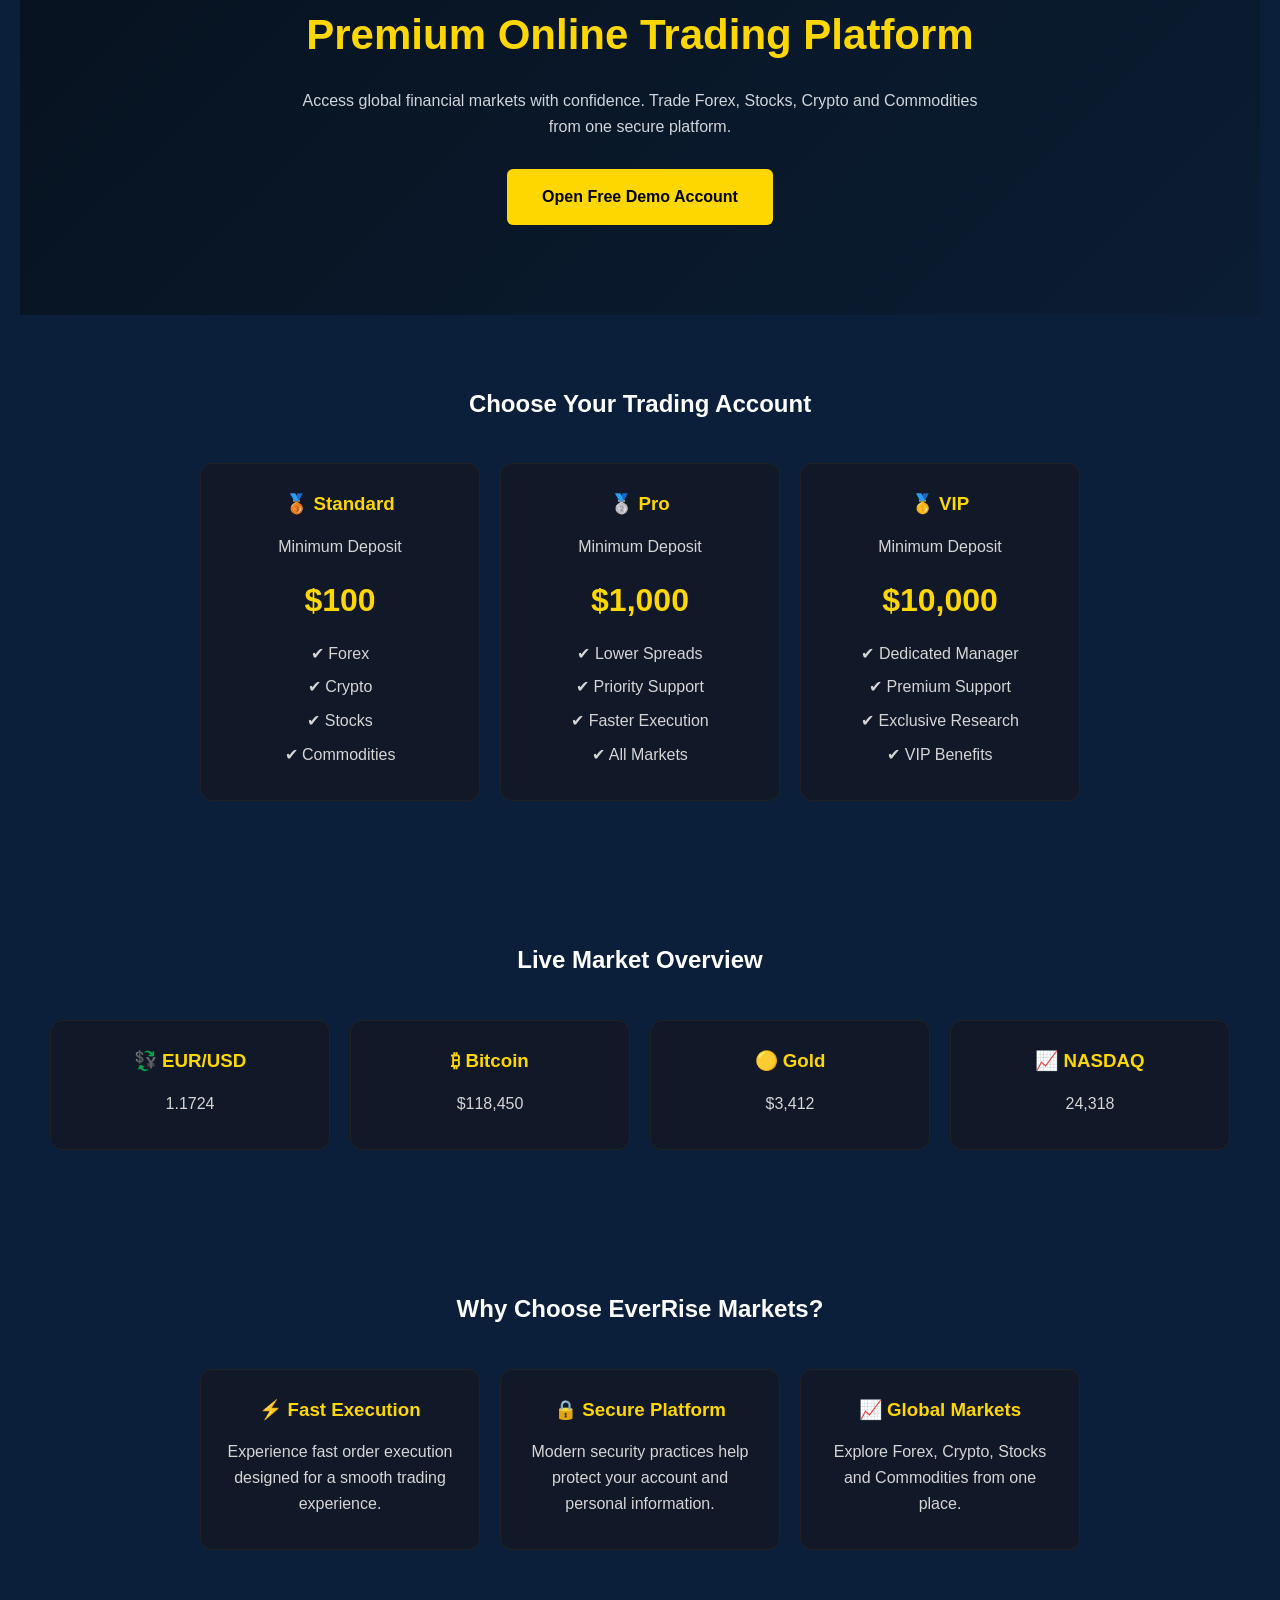
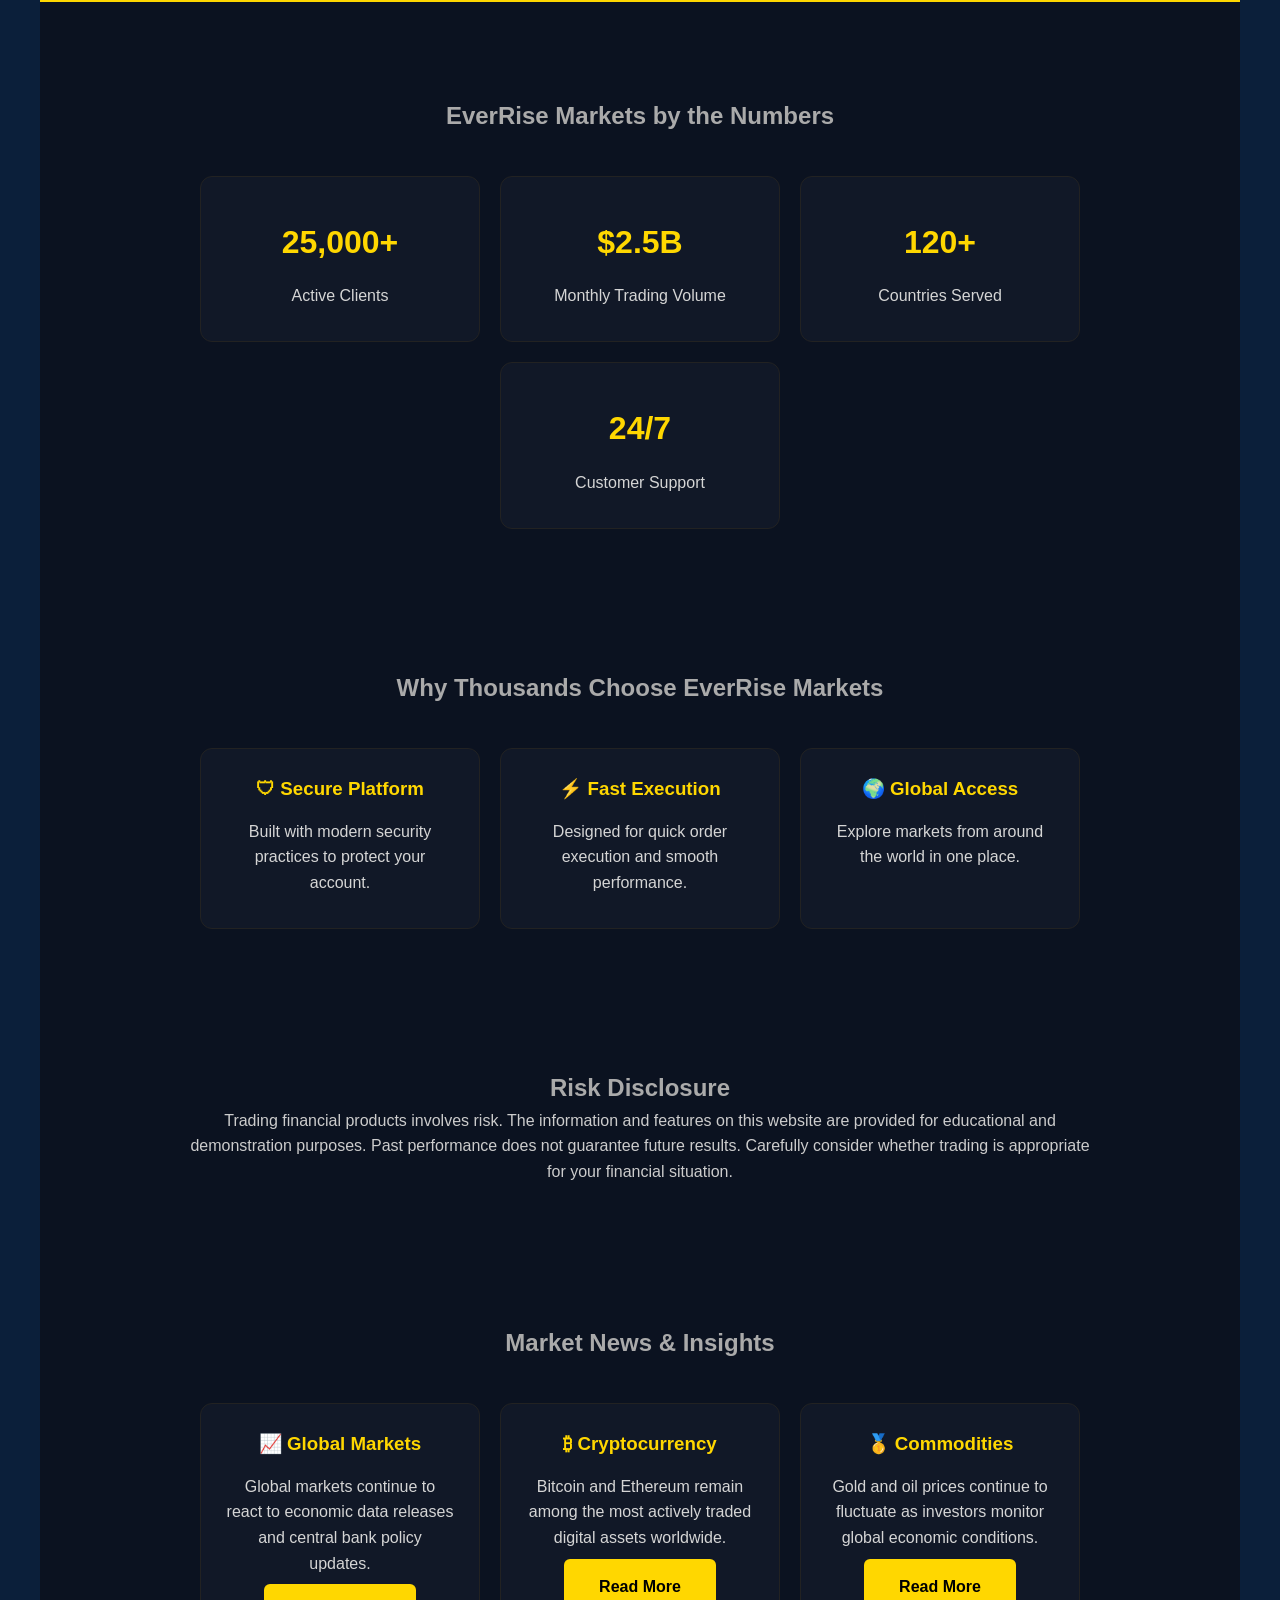
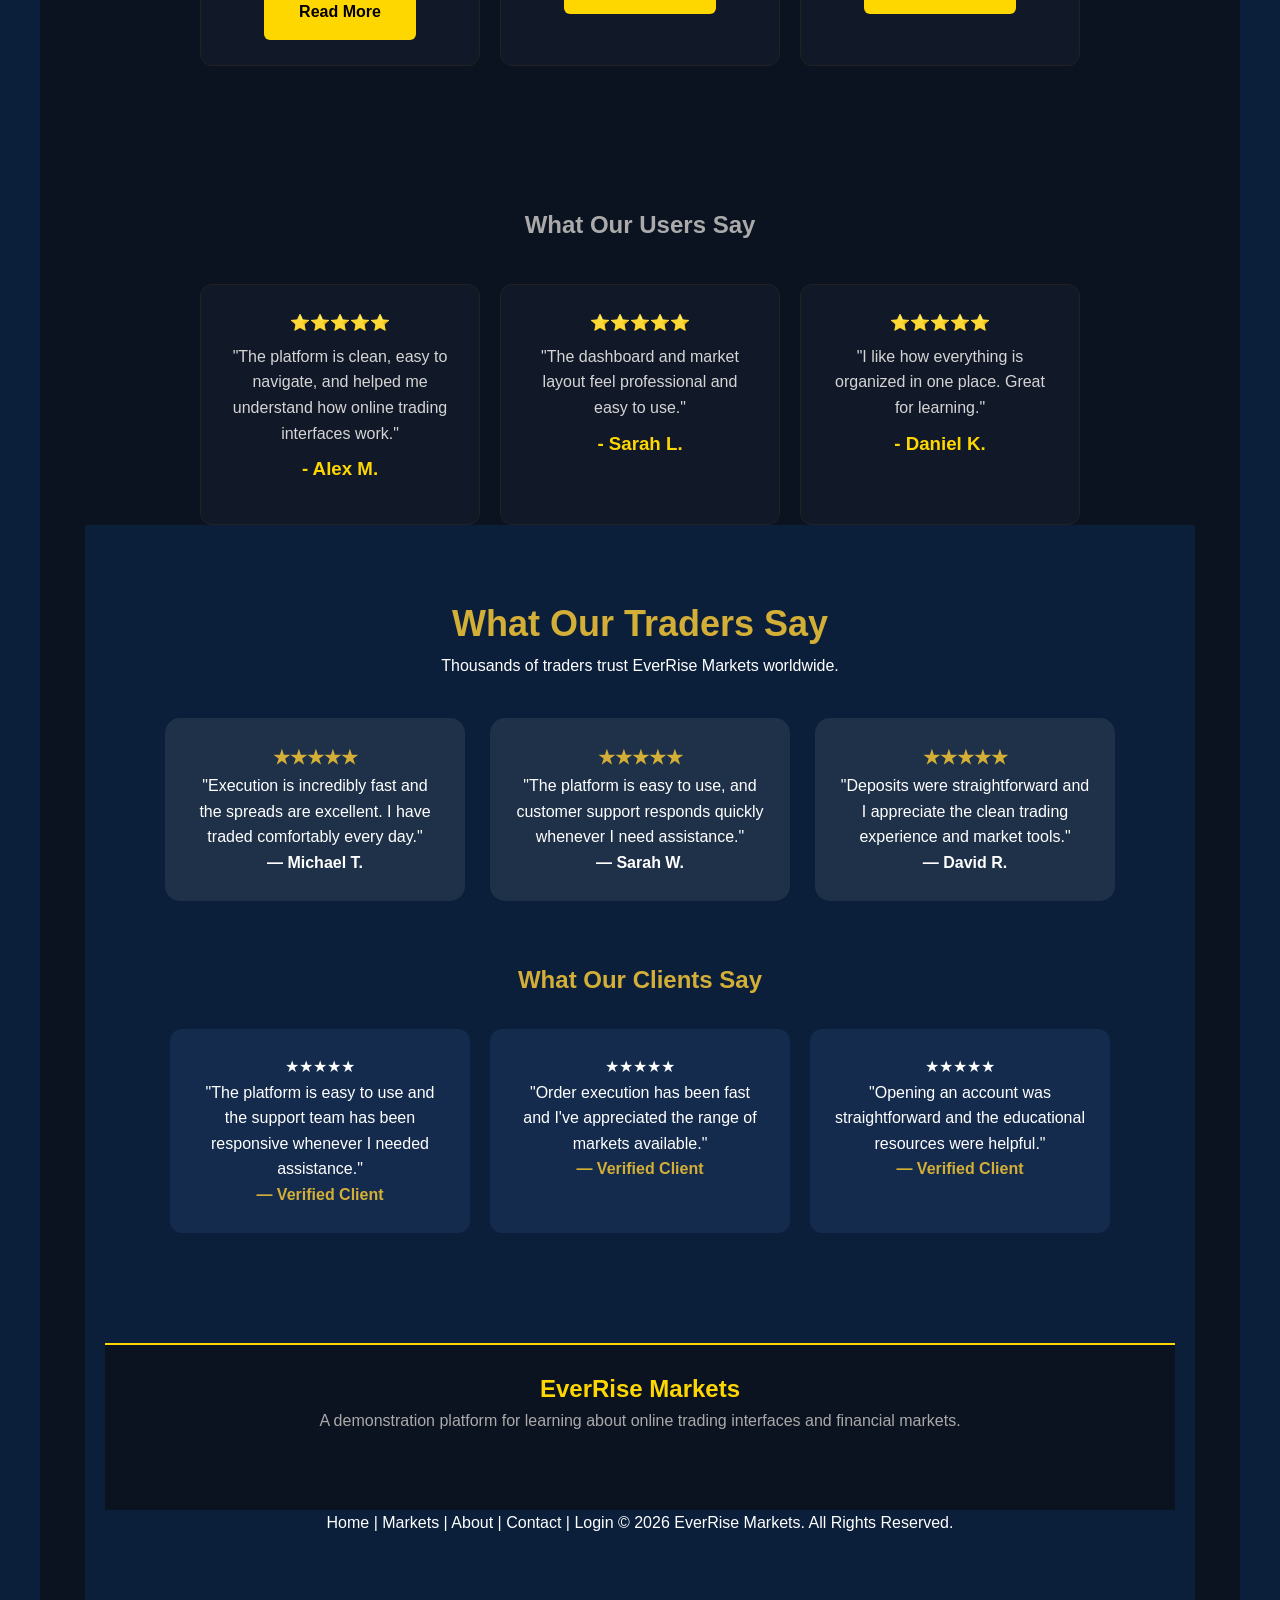
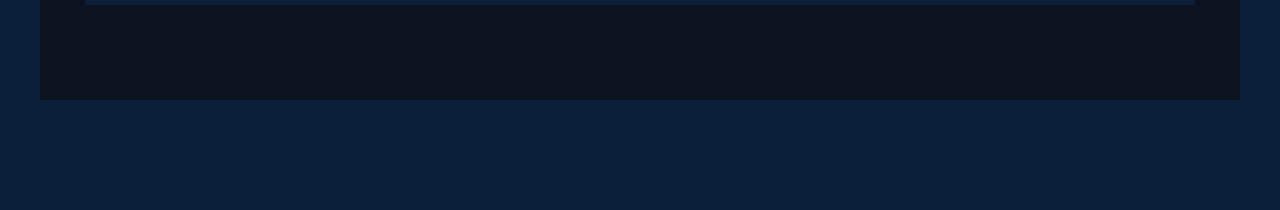
==== commit c5cf337f: "Update index.html" ====
--- a/index.html
+++ b/index.html
@@ -34,19 +34,7 @@
 
 <p>Fast execution • Tight spreads • 24/7 Support</p
 
-<form onsubmit="createAccount(event)">
-    <input type="text" placeholder="Full Name" required>
-    <input type="email" placeholder="Email" required>
-    <input type="password" placeholder="Password" required>
-
-    <button type="submit">Create Account</button>
-</form>
-
-<script>
-function createAccount(event){
-    event.preventDefault();
-    alert("Demo account created successfully!");
-    window.location.href = "dashboard.html";
+<a href="signup.html" class="btn">Open Live Account</a>
 }
 </script>
  
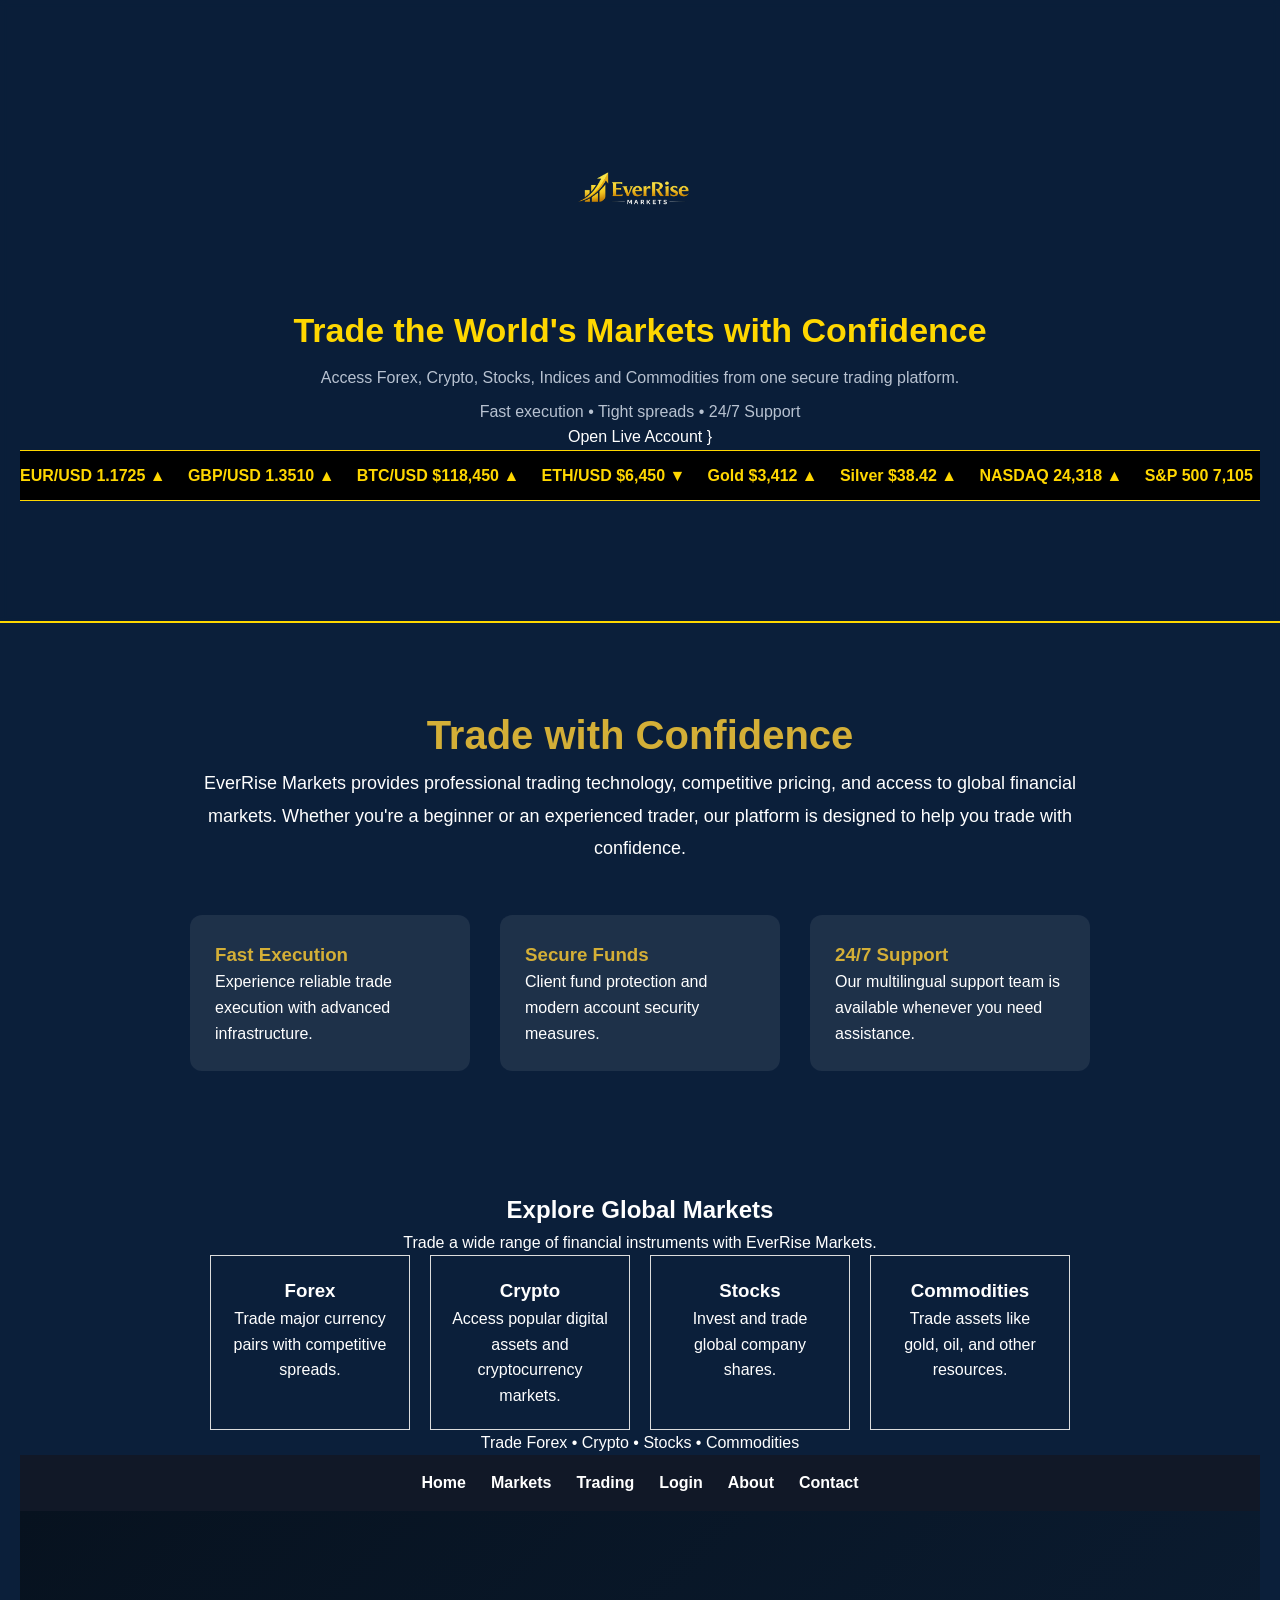
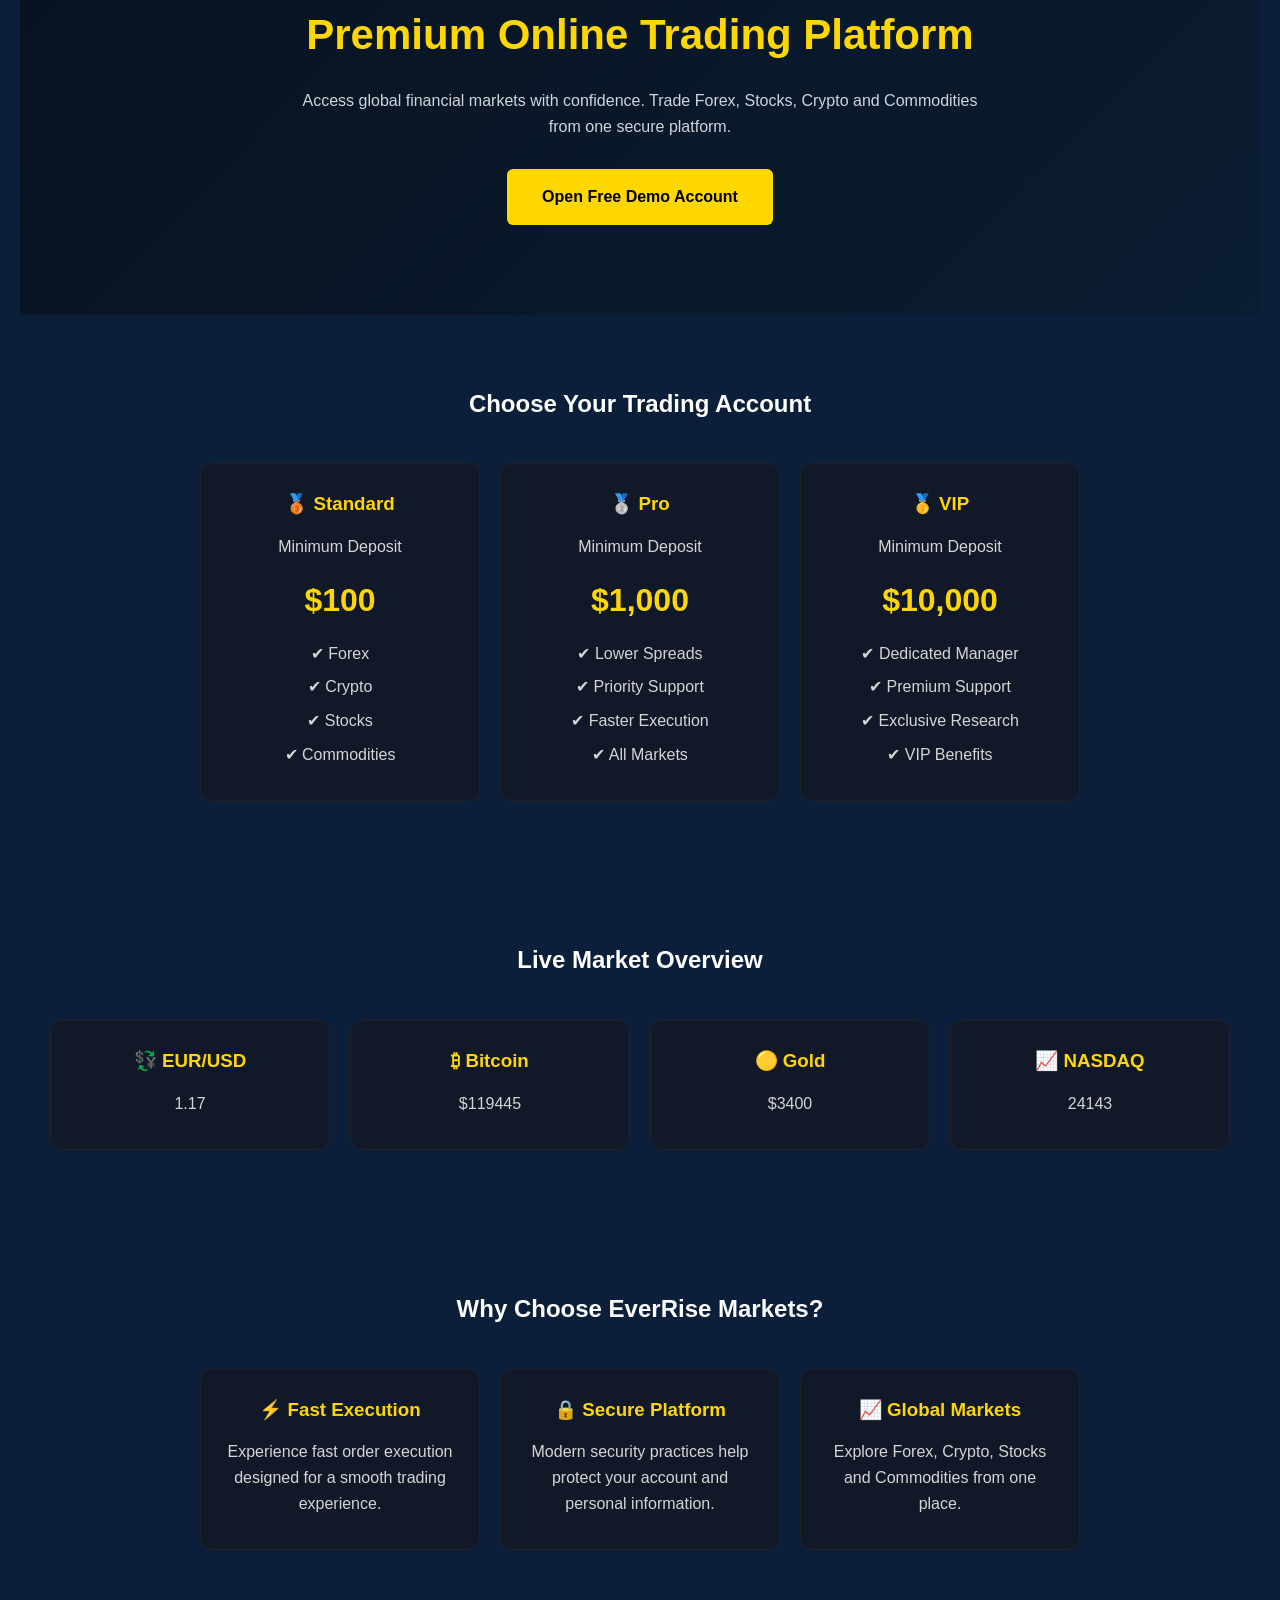
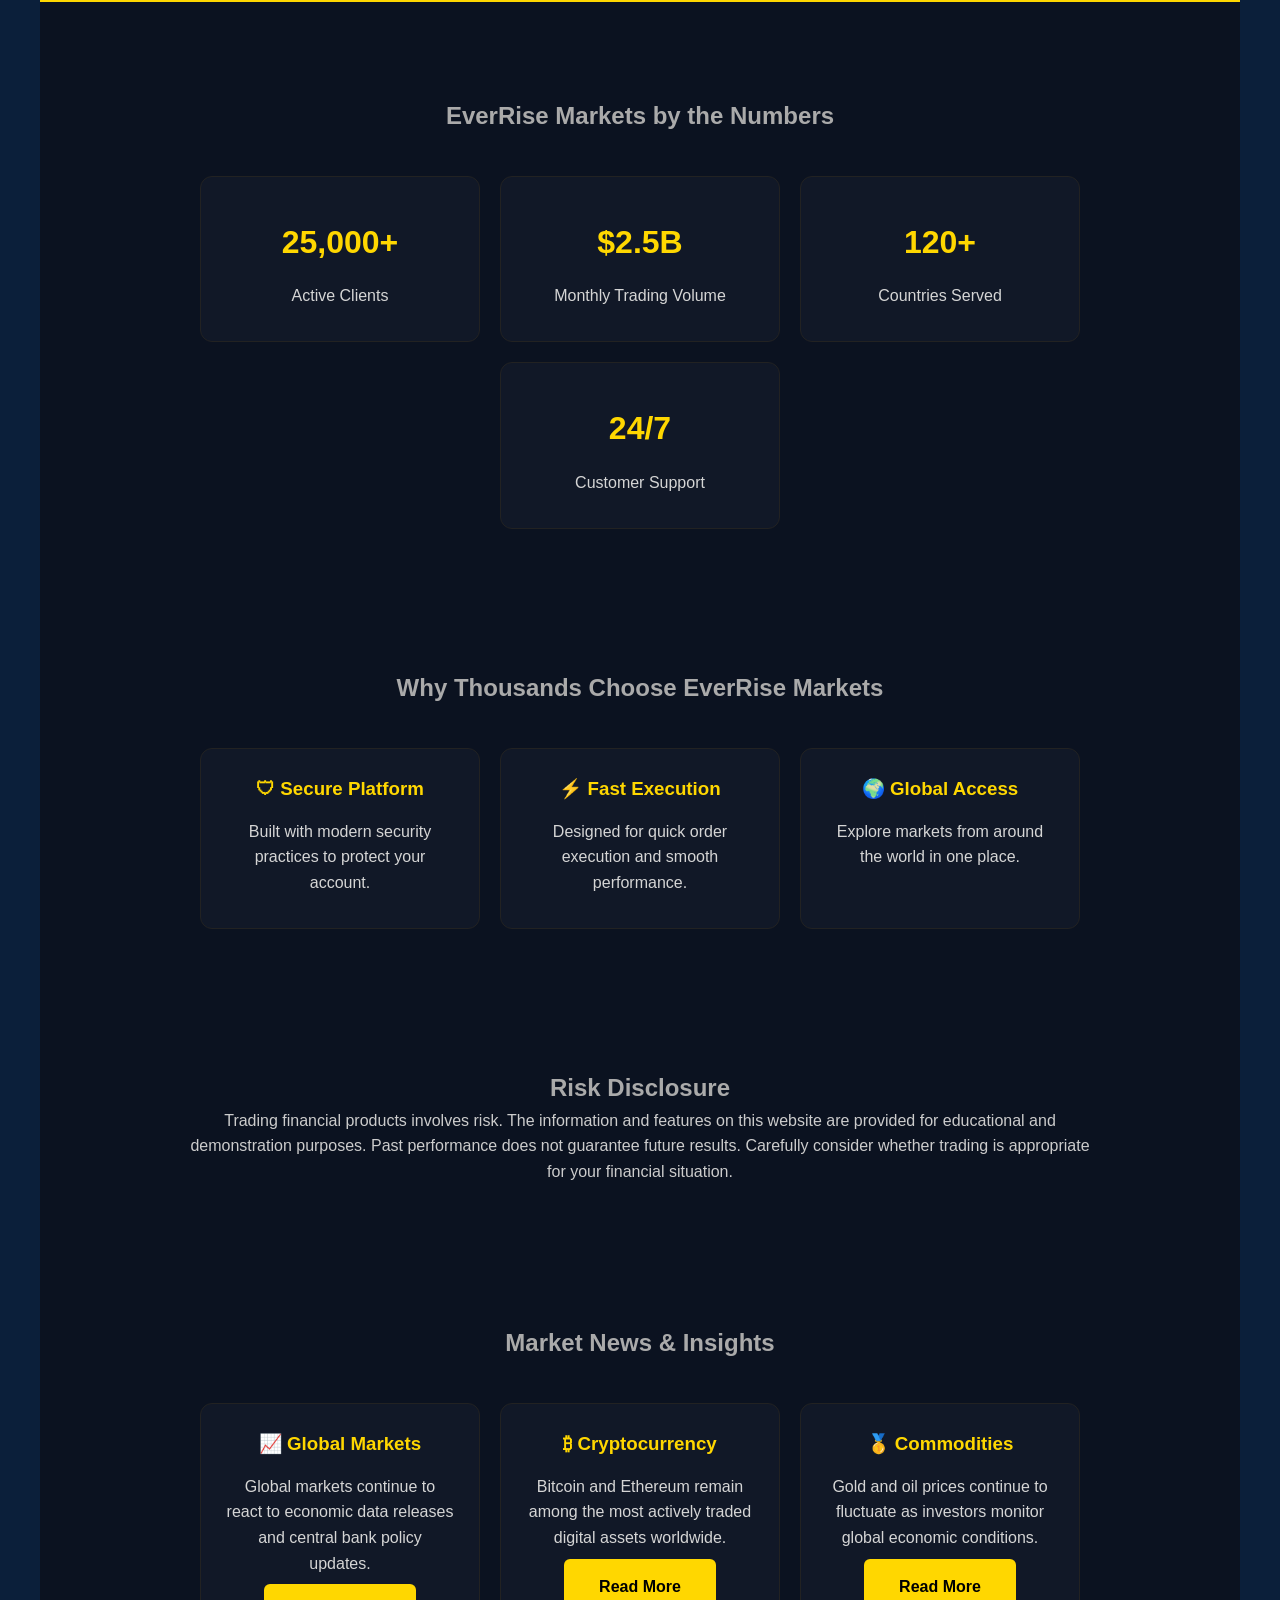
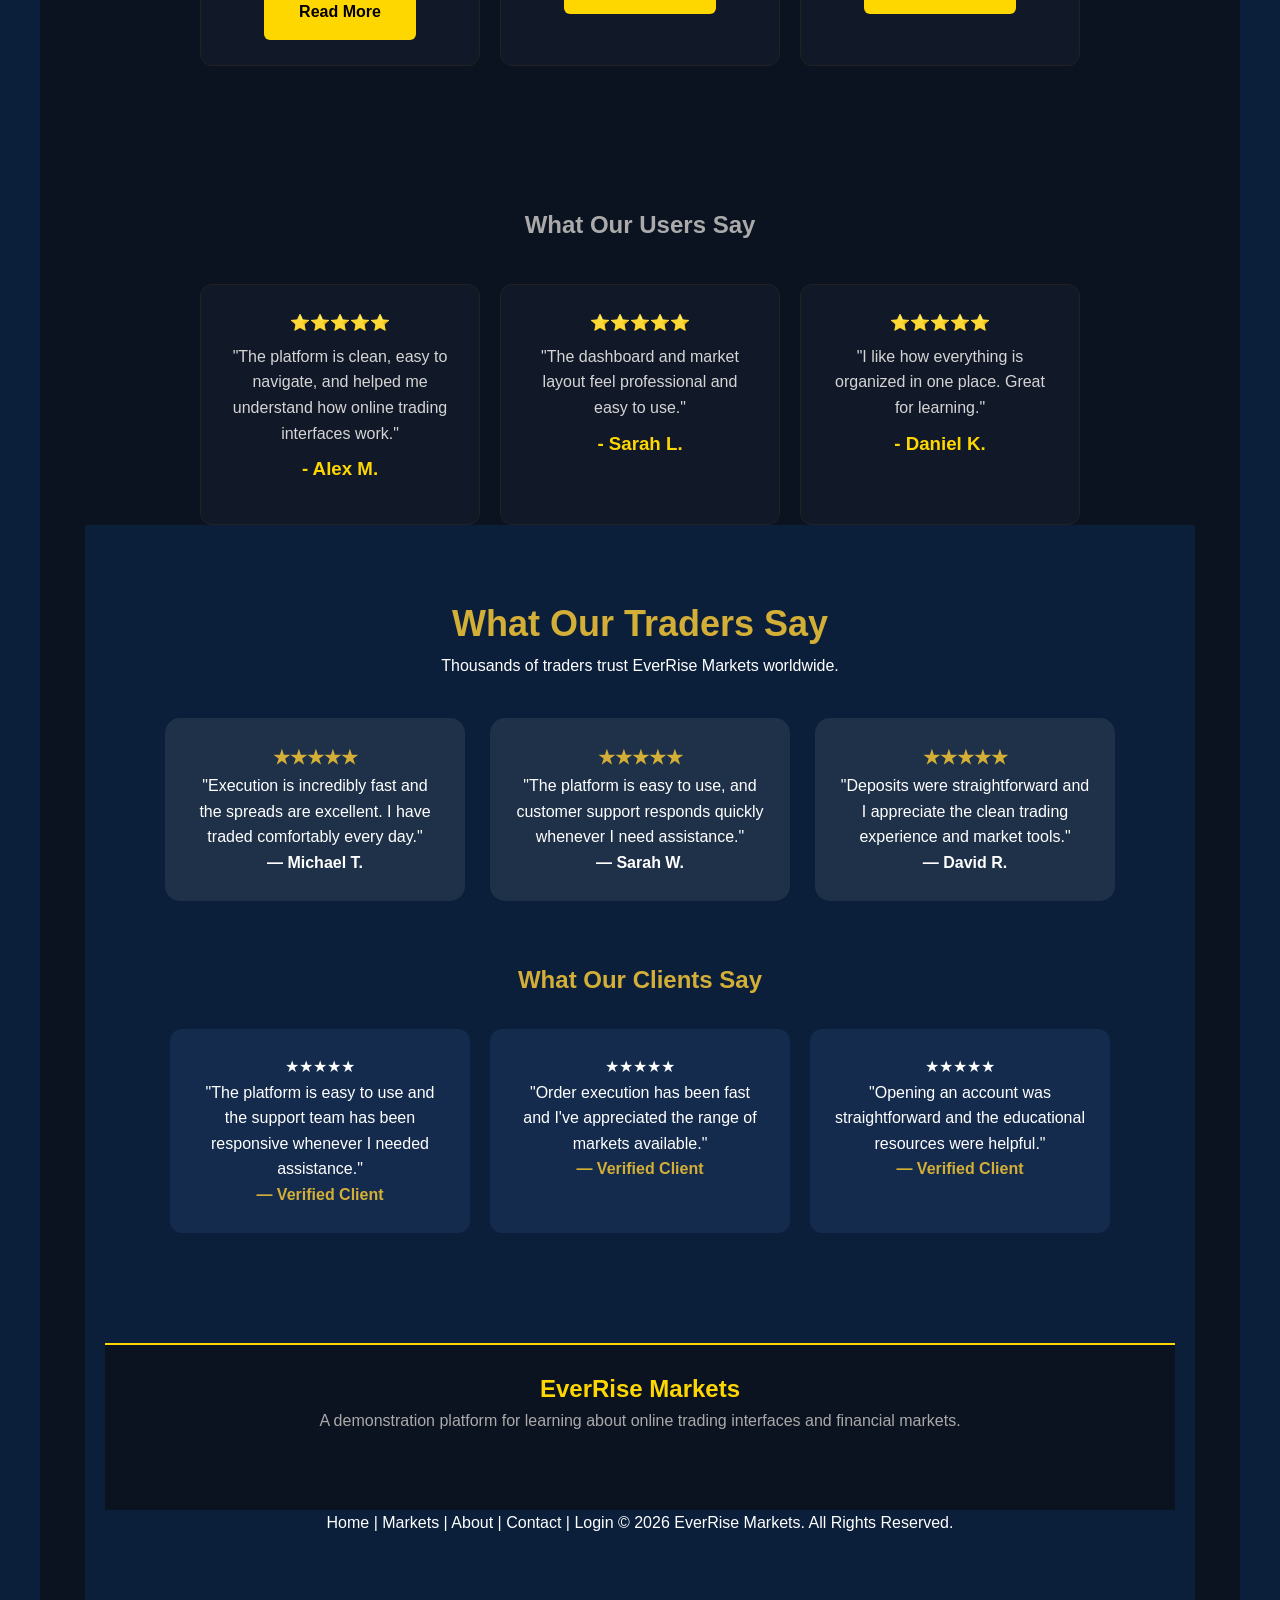
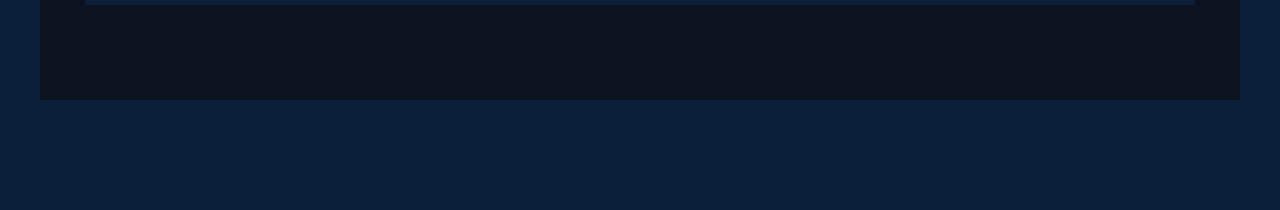
==== commit 32359561: "Update index.html" ====
--- a/index.html
+++ b/index.html
@@ -34,7 +34,9 @@
 
 <p>Fast execution • Tight spreads • 24/7 Support</p
 
-<a href="signup.html" class="btn">Open Live Account</a>
+<button onclick="window.location.href='signup.html'">
+    Open Live Account
+</button>
 }
 </script>
  
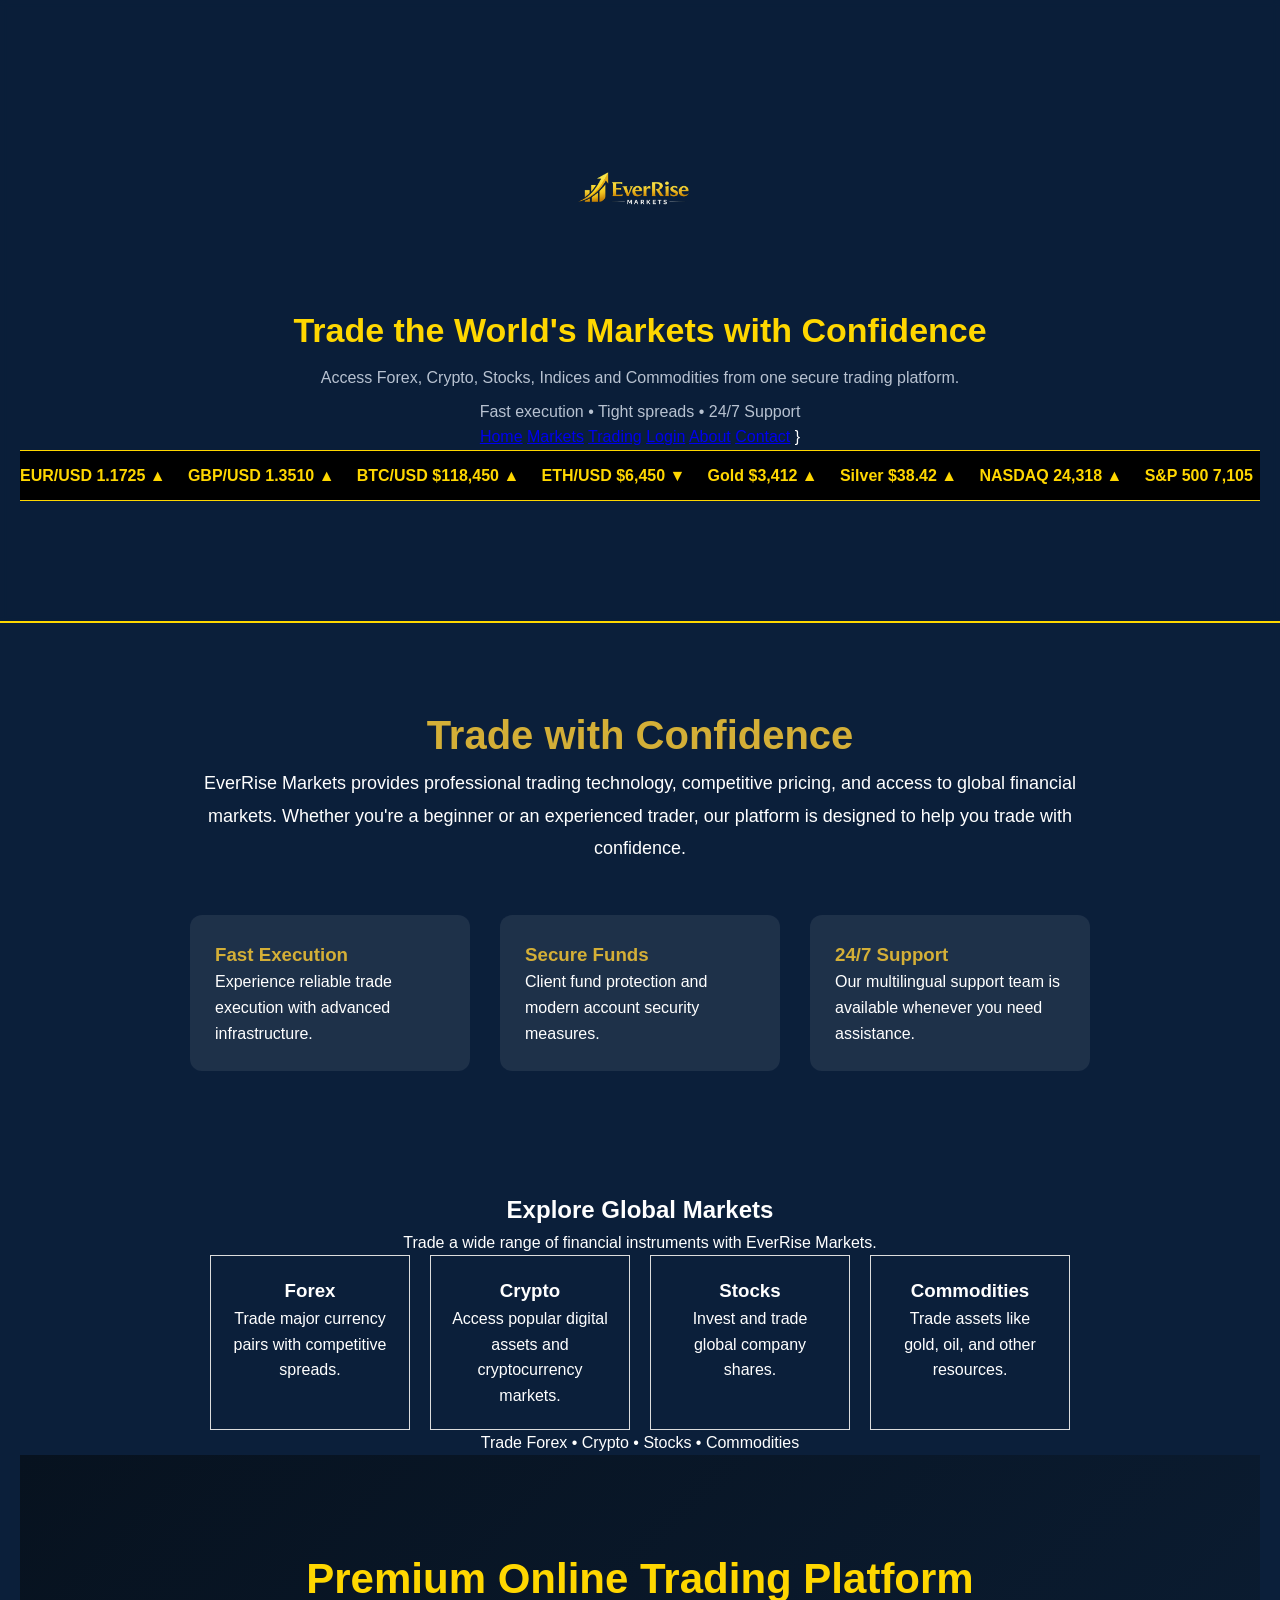
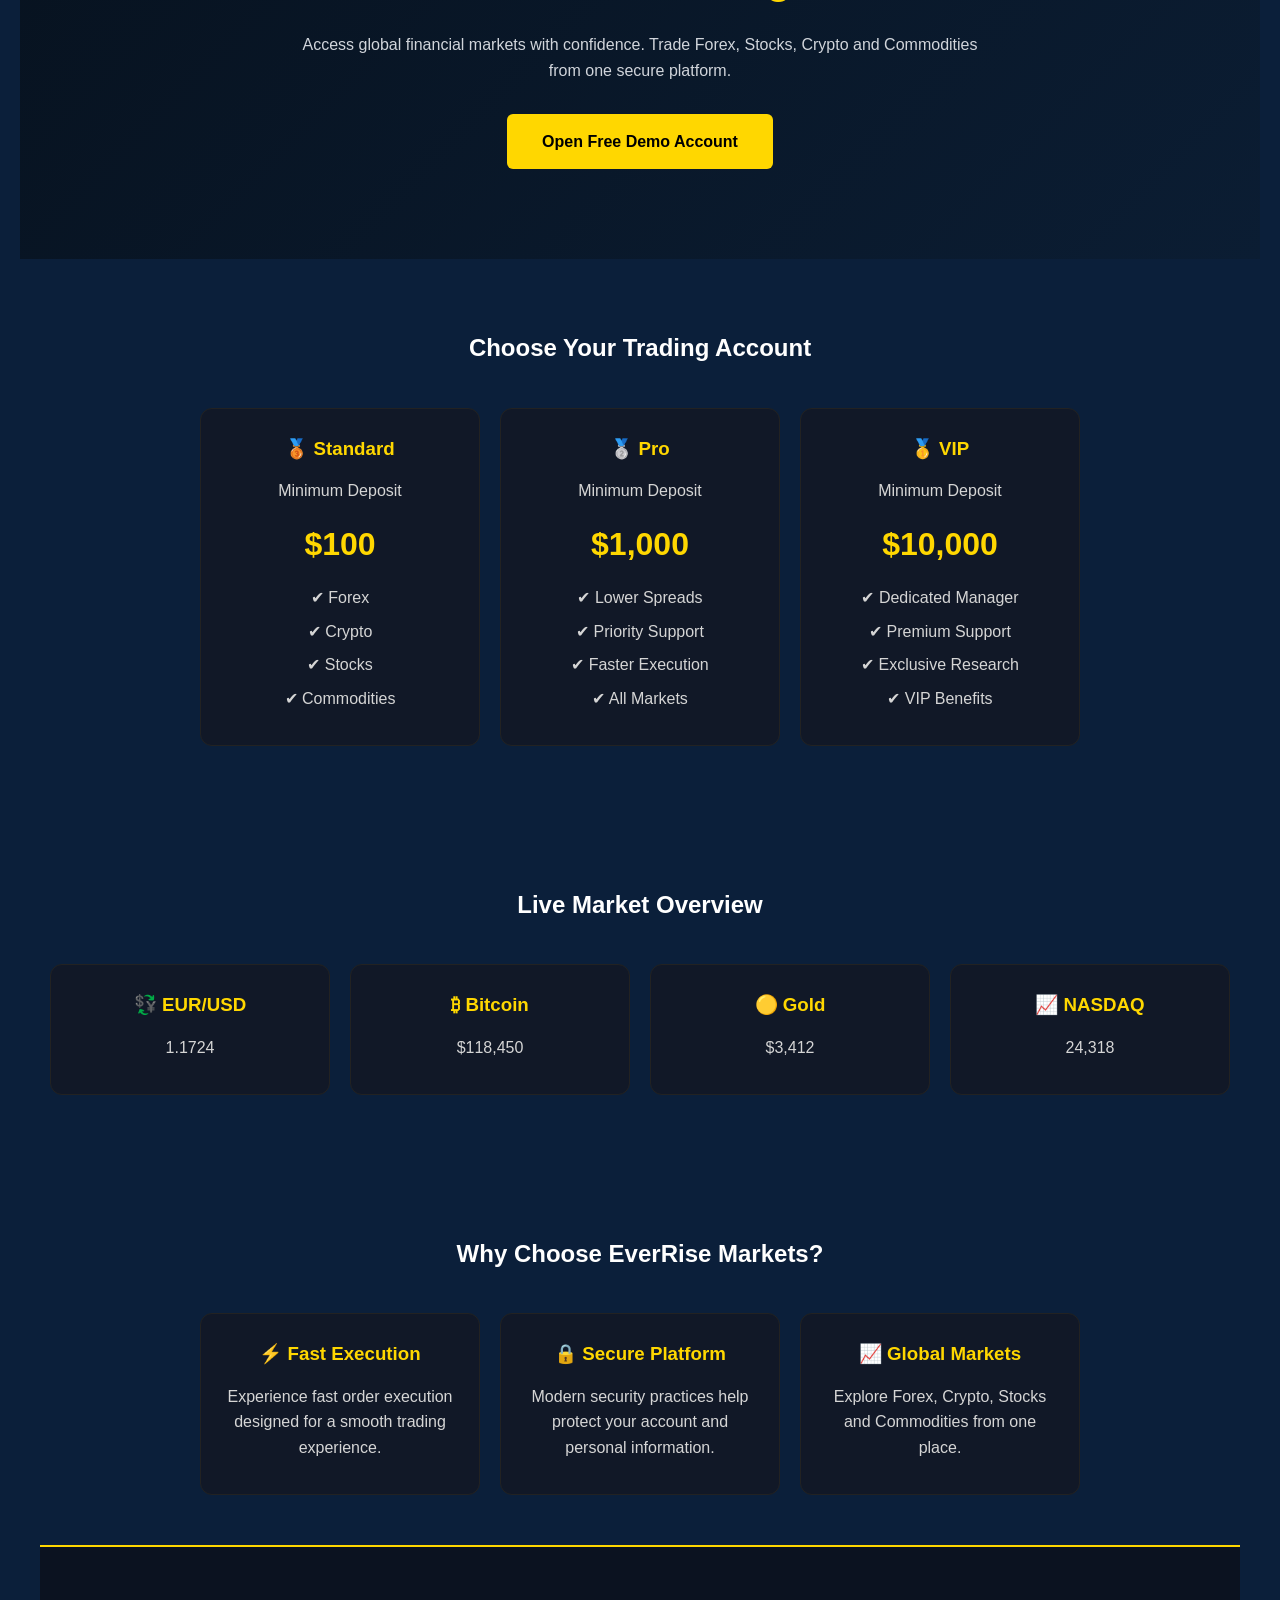
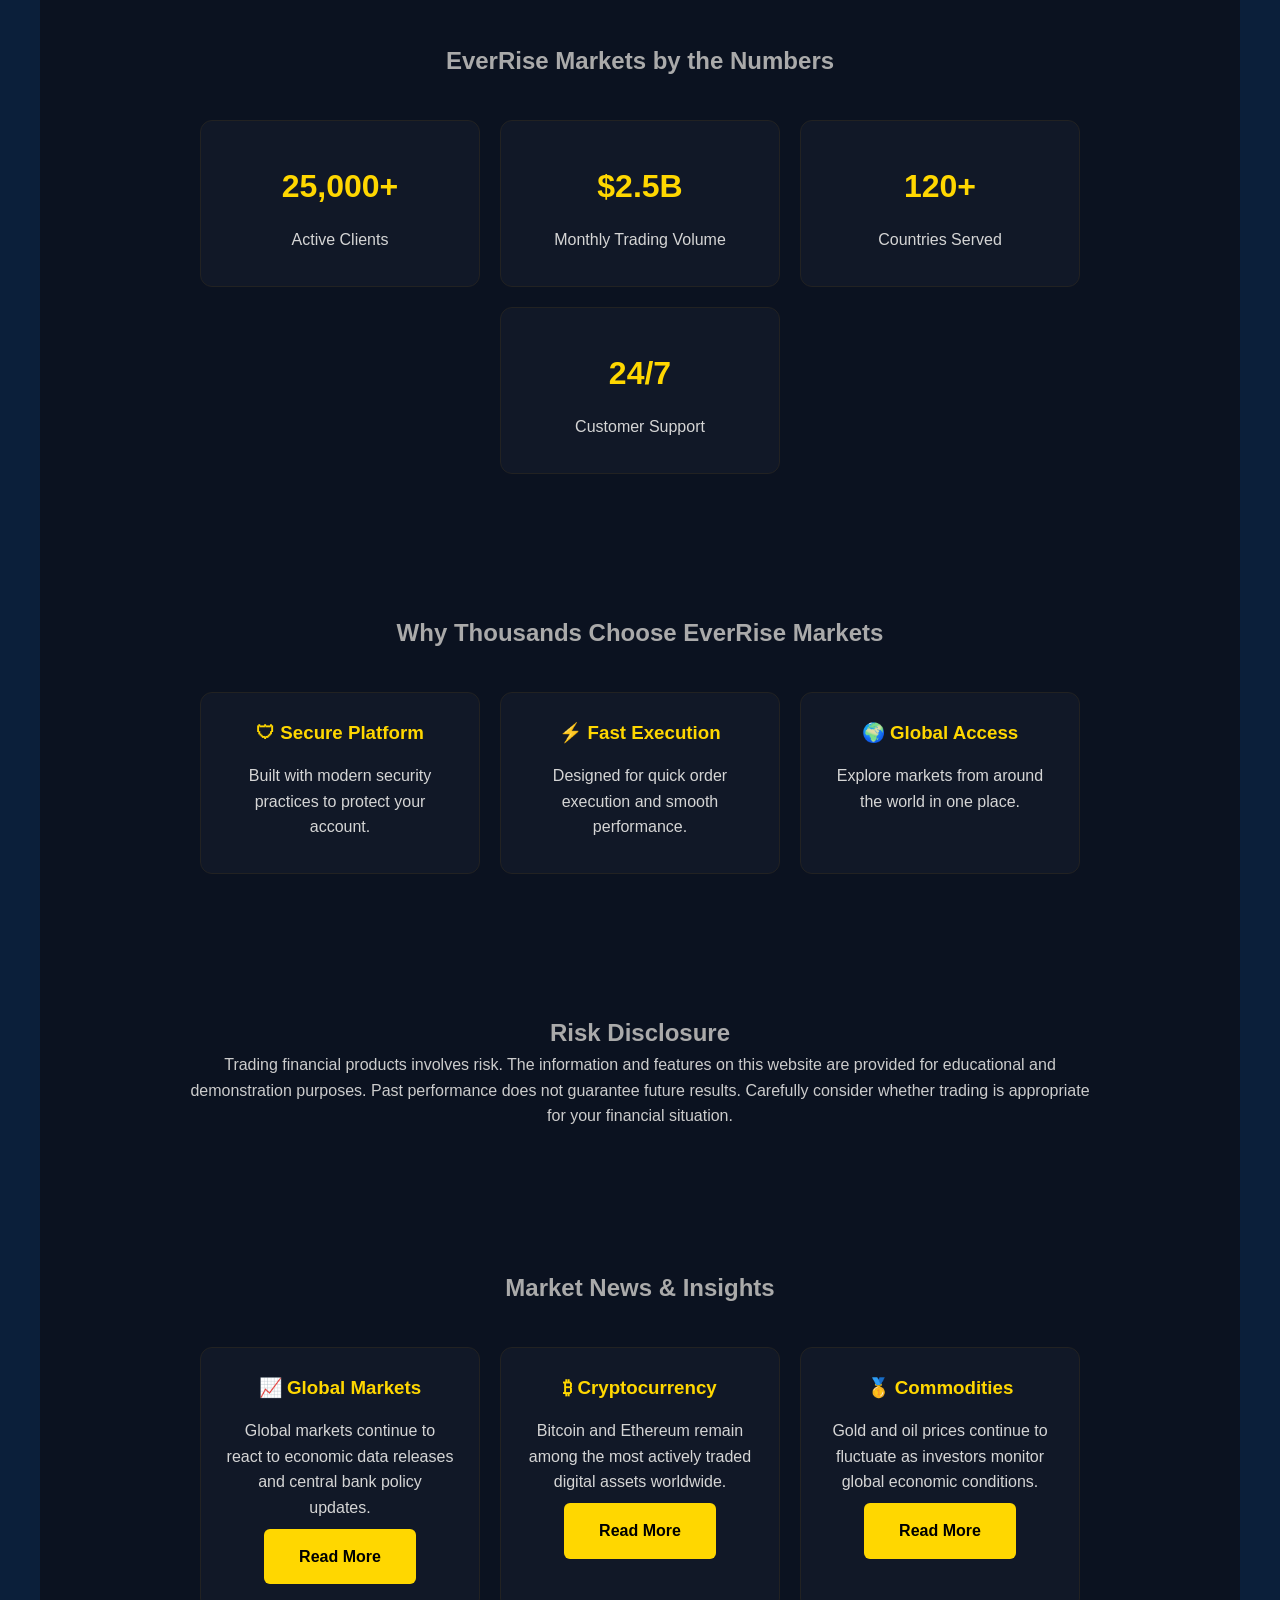
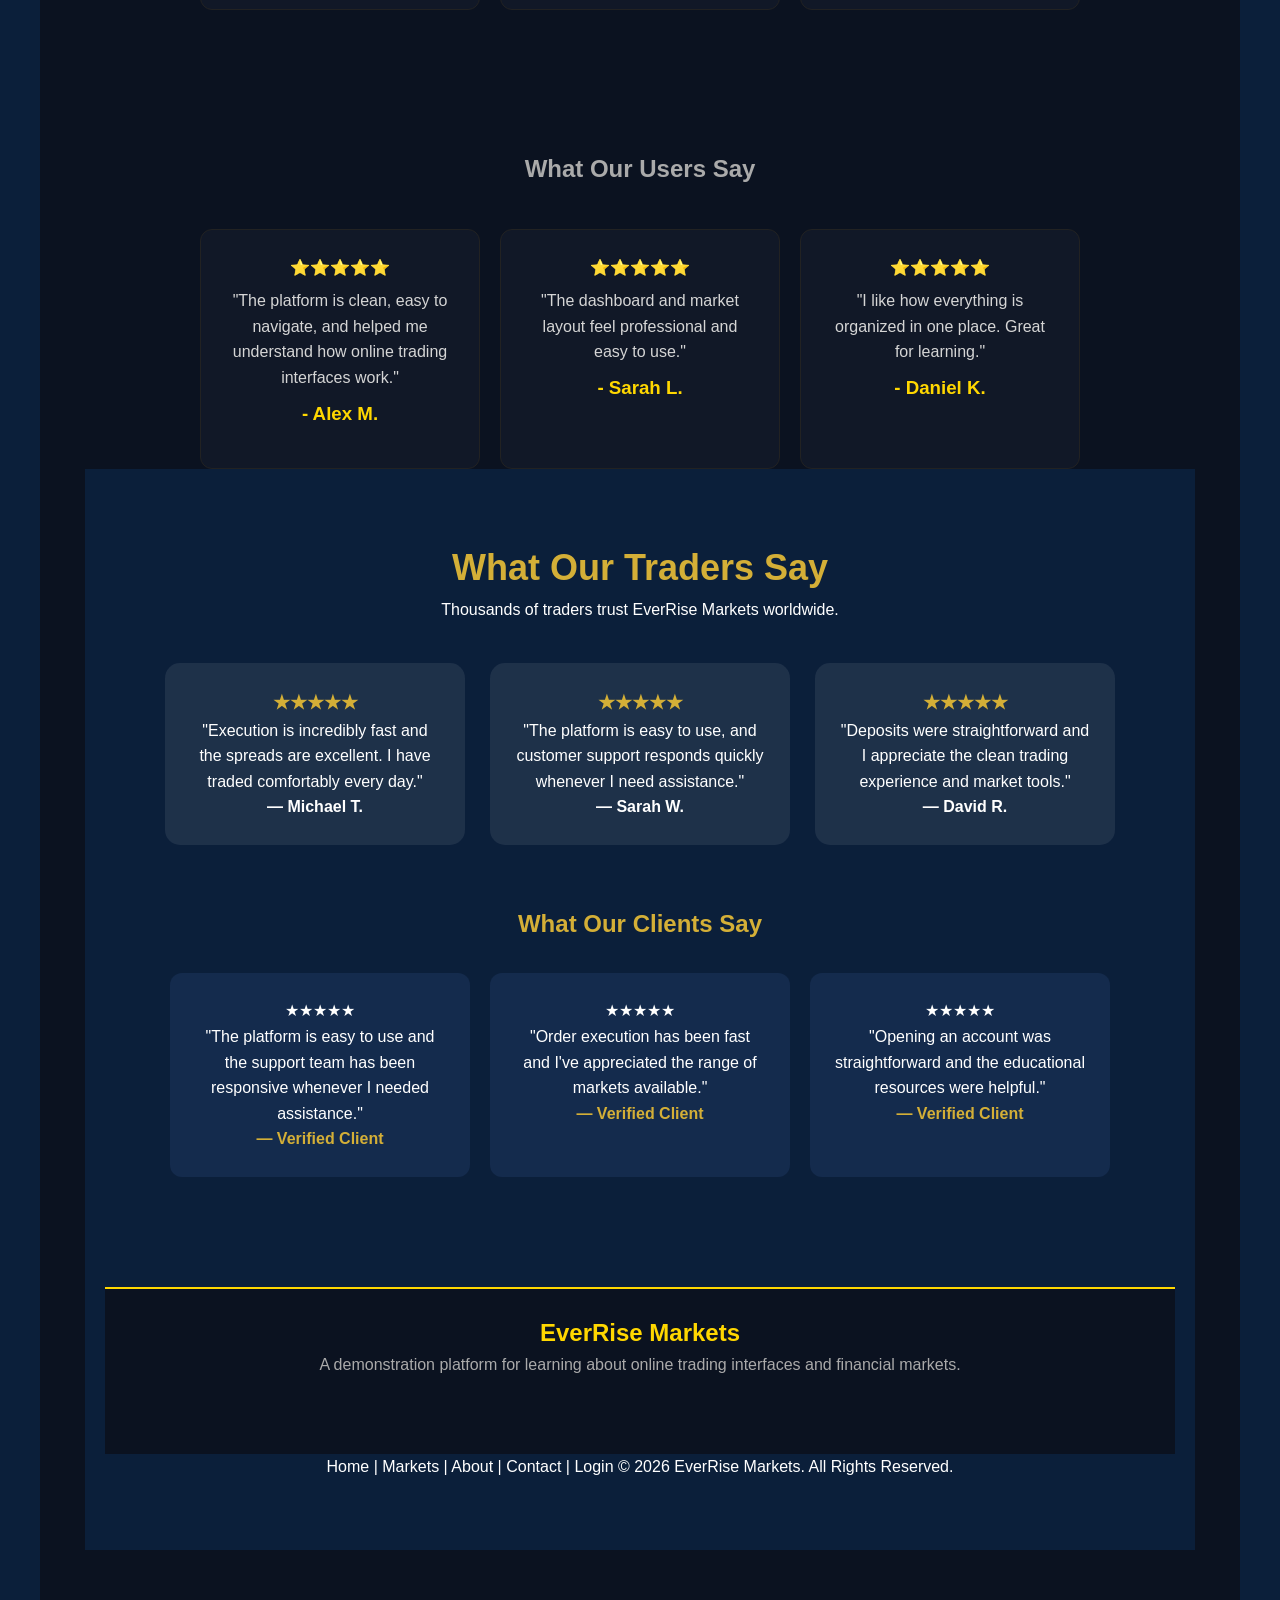
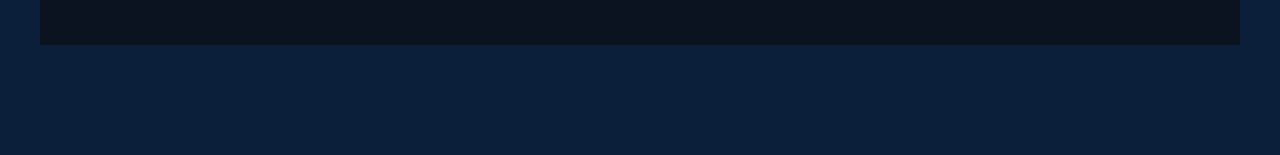
==== commit b24264bd: "Update index.html" ====
--- a/index.html
+++ b/index.html
@@ -33,10 +33,21 @@
 <p>Access Forex, Crypto, Stocks, Indices and Commodities from one secure trading platform.</p>
 
 <p>Fast execution • Tight spreads • 24/7 Support</p
-
-<button onclick="window.location.href='signup.html'">
-    Open Live Account
-</button>
+<nav>
+
+<a href="#">Home</a>
+
+<a href="markets.html">Markets</a>
+
+<a href="#">Trading</a>
+
+<a href="login.html">Login</a>
+
+<a href="about.html">About</a>
+
+<a href="contact.html">Contact</a>
+
+</nav>
 }
 </script>
  
@@ -138,21 +149,6 @@
 
 </header>
 
-<nav>
-
-<a href="#">Home</a>
-
-<a href="markets.html">Markets</a>
-
-<a href="#">Trading</a>
-
-<a href="login.html">Login</a>
-
-<a href="about.html">About</a>
-
-<a href="contact.html">Contact</a>
-
-</nav>
 
 <section class="hero">
 
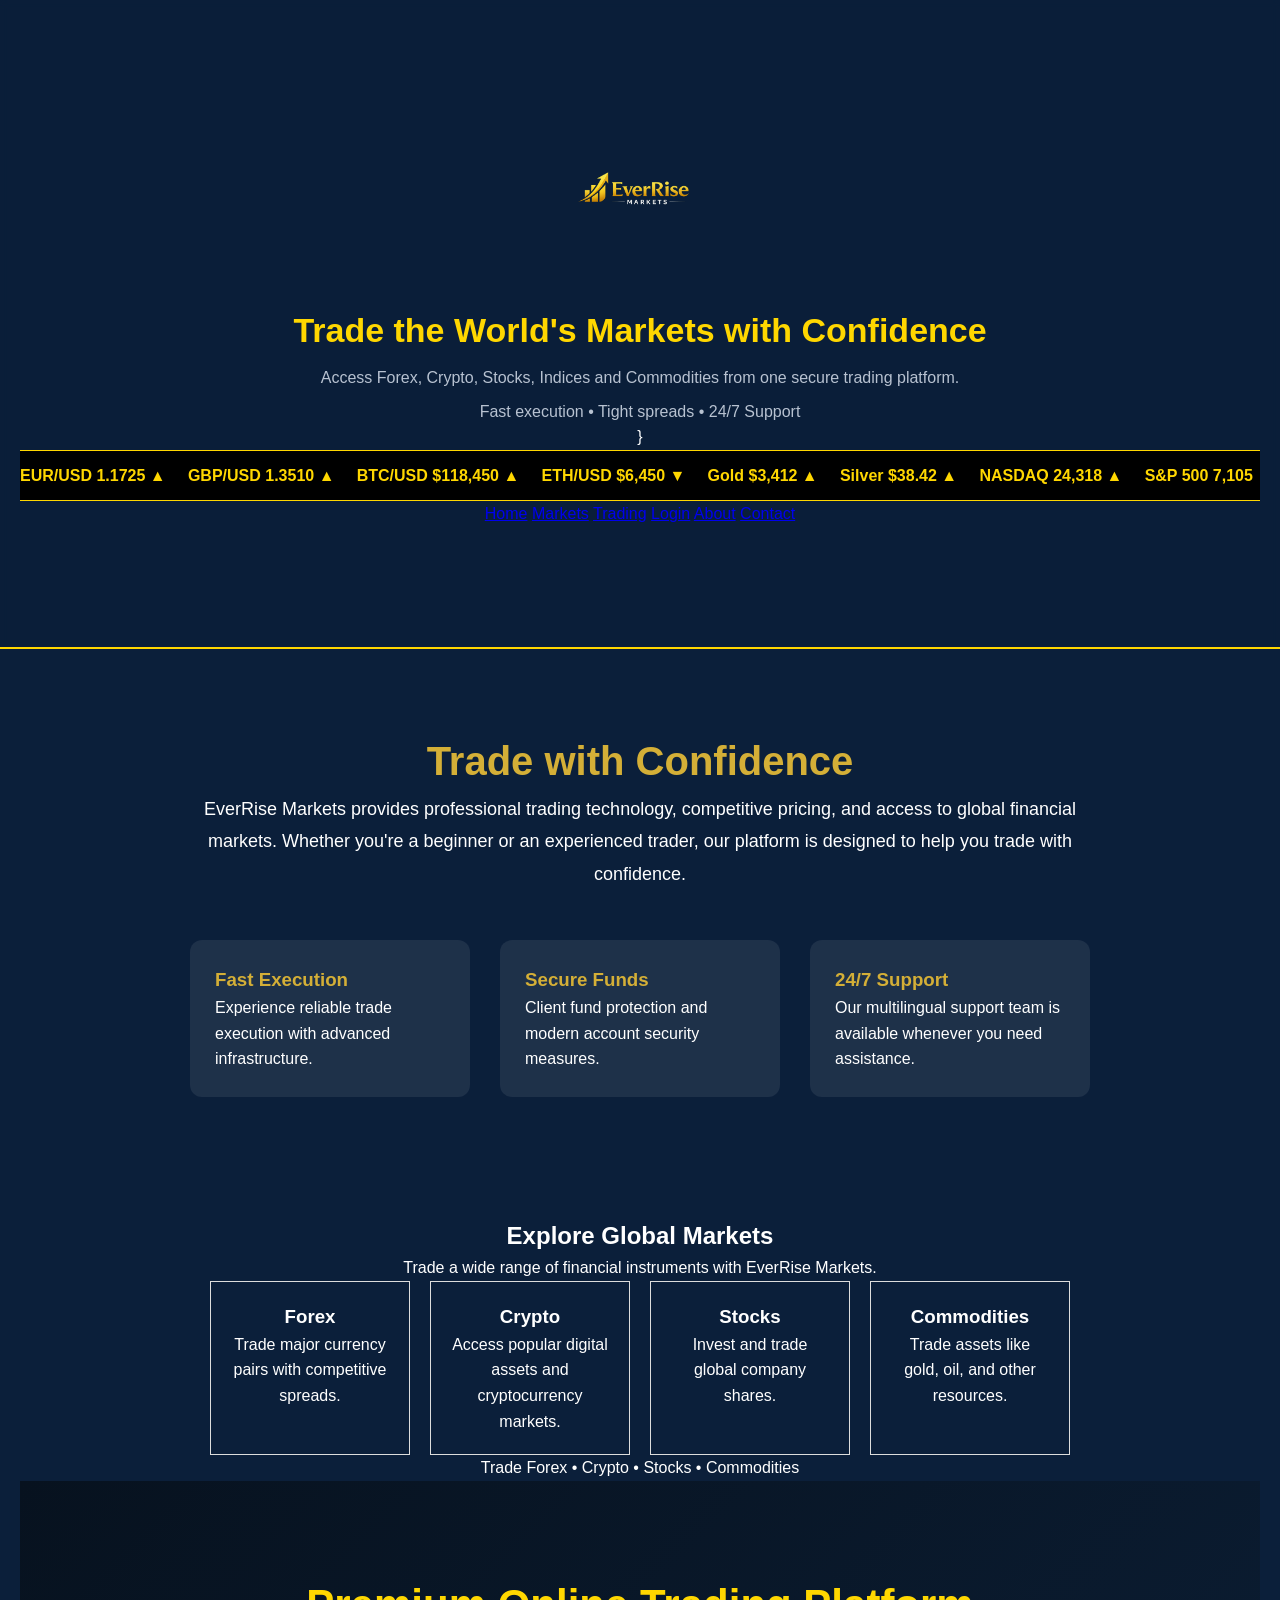
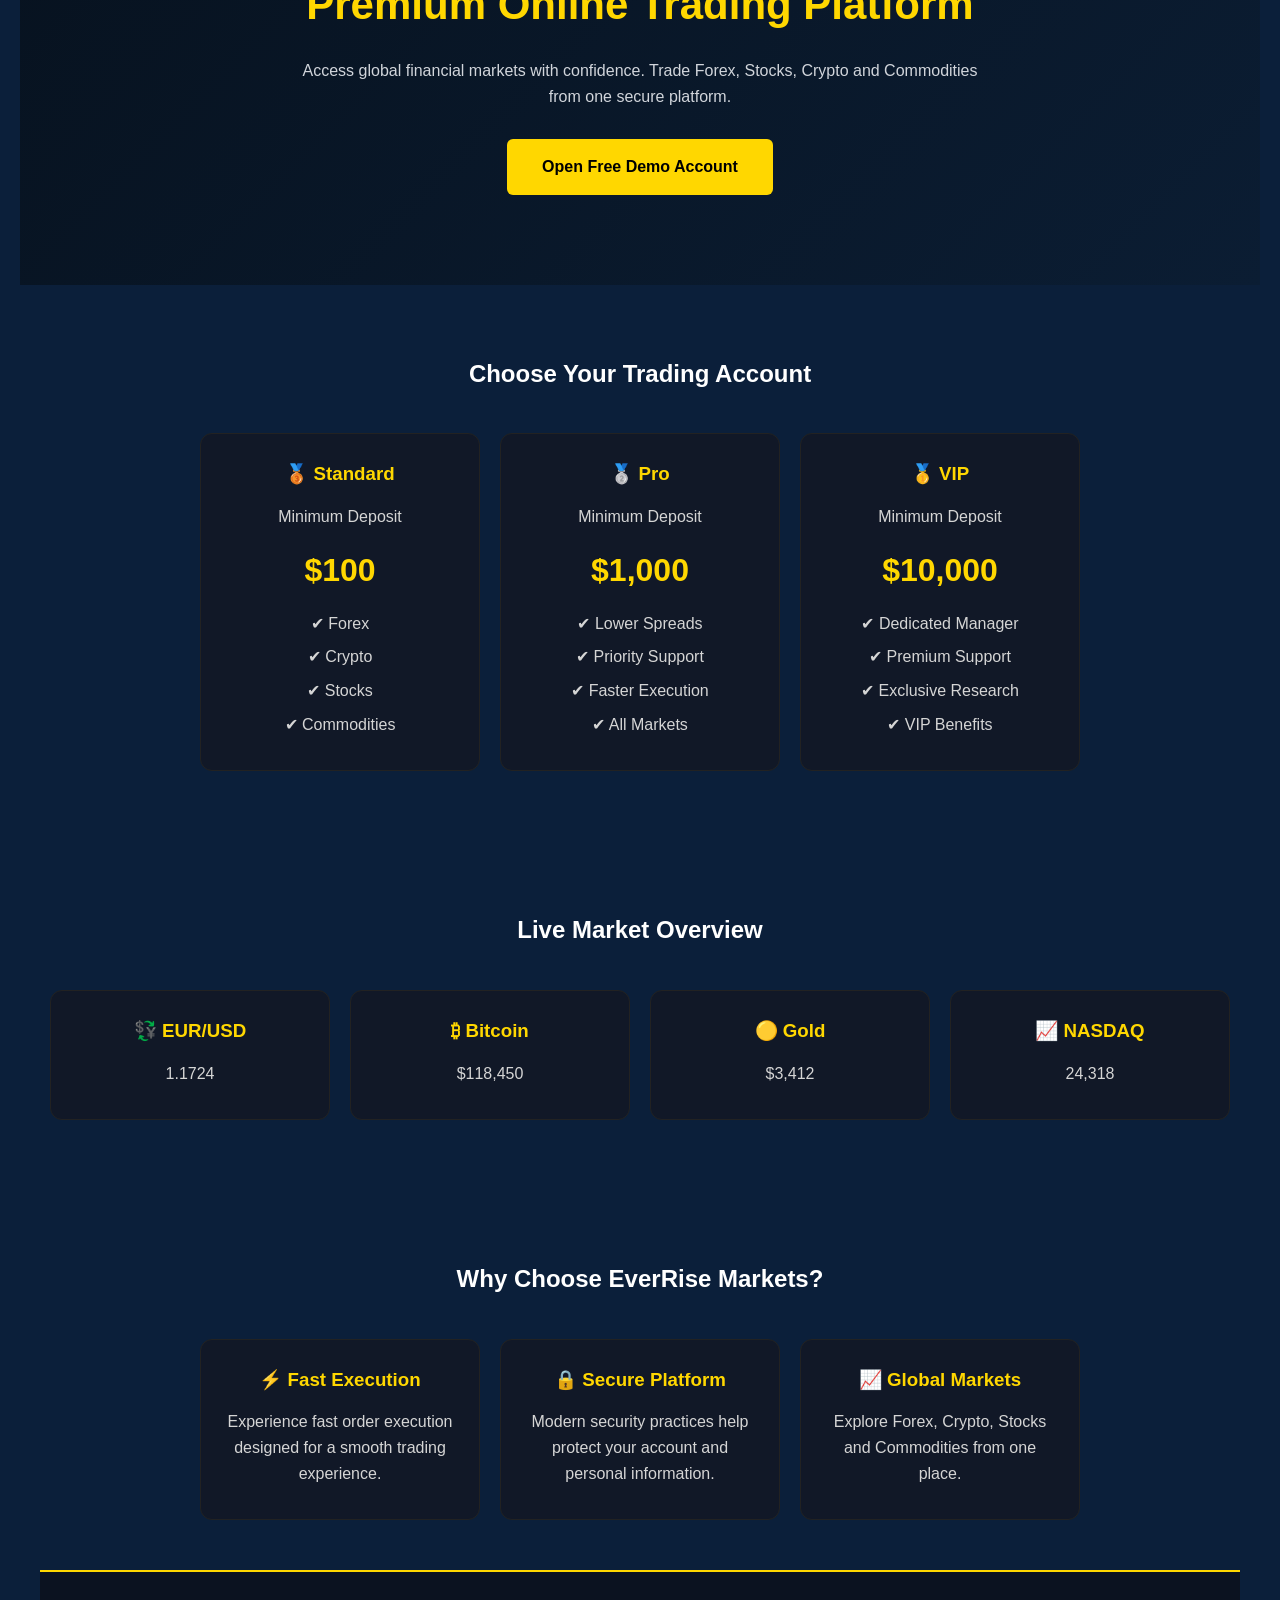
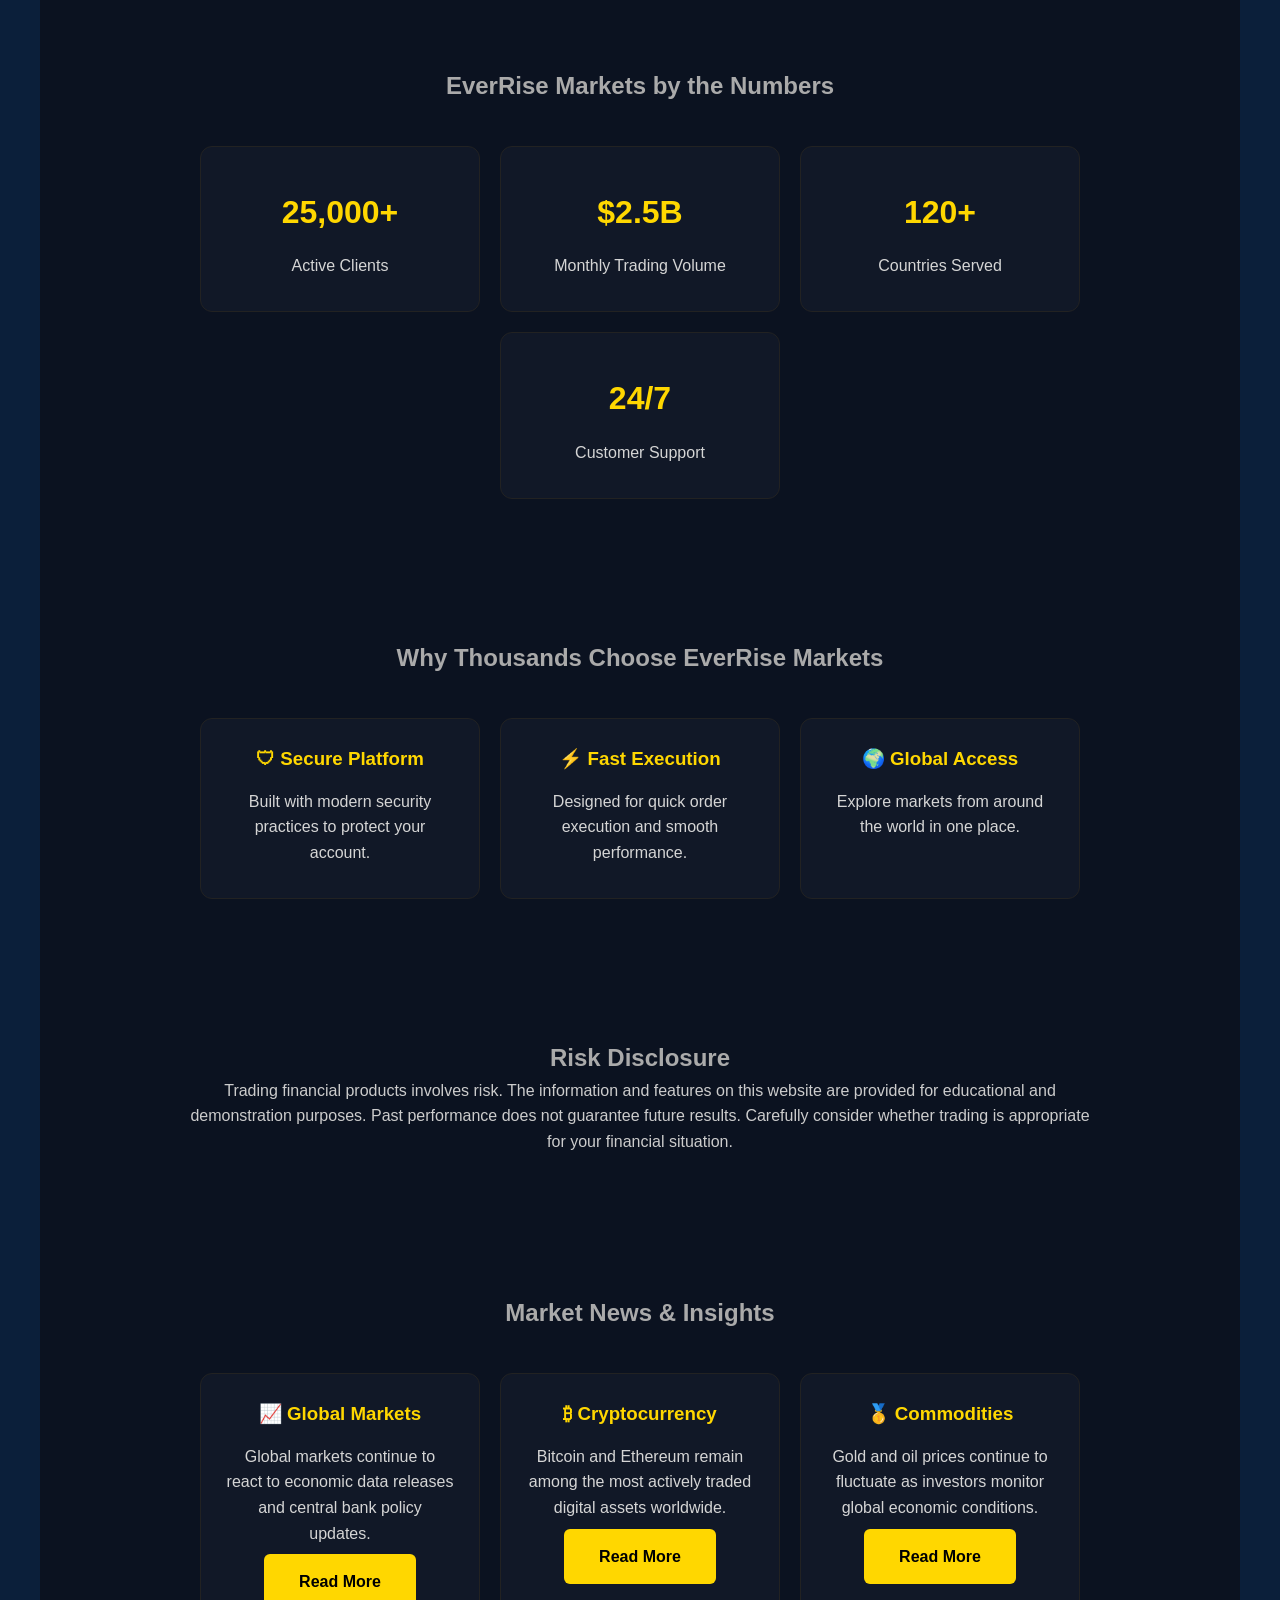
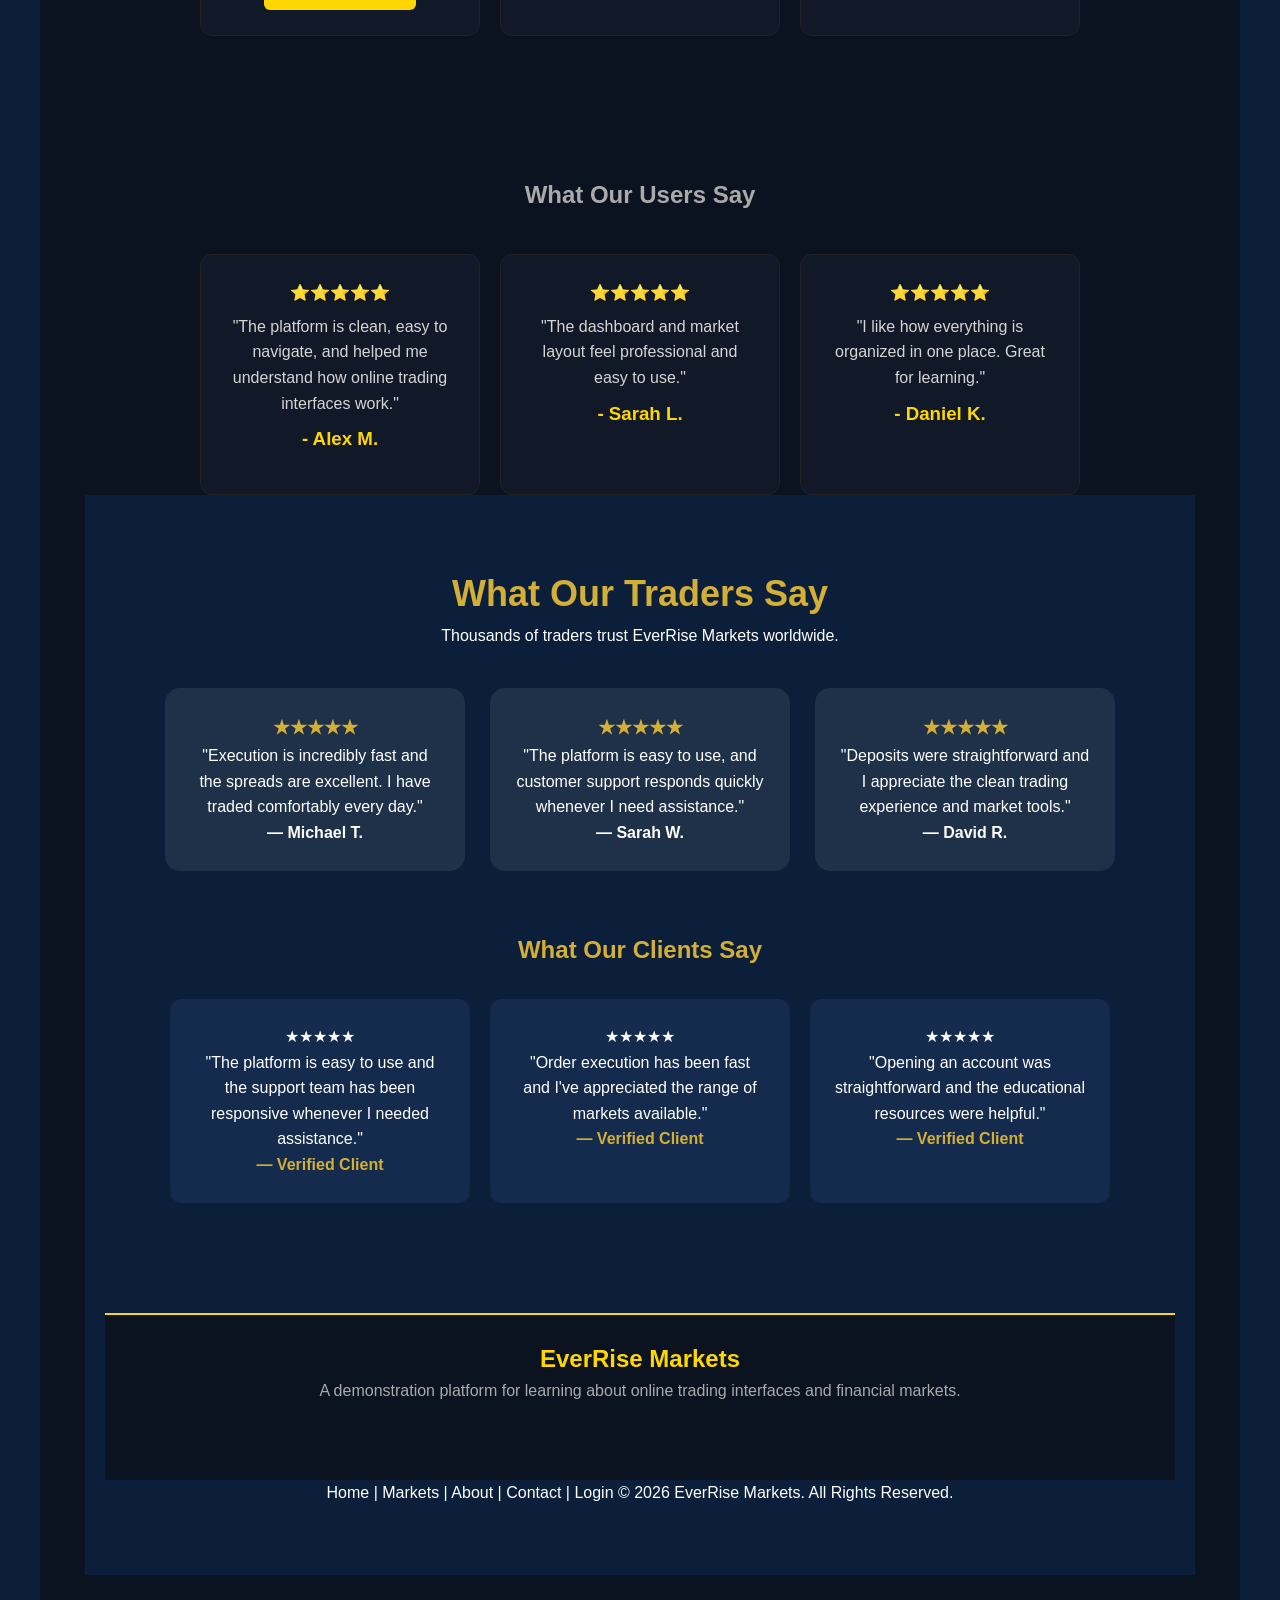
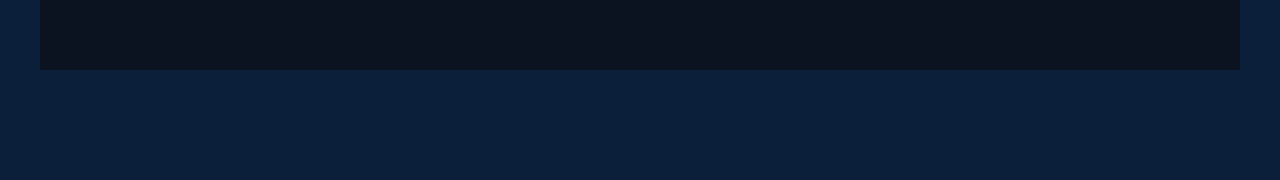
==== commit 9f40ff0b: "Update index.html" ====
--- a/index.html
+++ b/index.html
@@ -35,19 +35,7 @@
 <p>Fast execution • Tight spreads • 24/7 Support</p
 <nav>
 
-<a href="#">Home</a>
-
-<a href="markets.html">Markets</a>
-
-<a href="#">Trading</a>
-
-<a href="login.html">Login</a>
-
-<a href="about.html">About</a>
-
-<a href="contact.html">Contact</a>
-
-</nav>
+
 }
 </script>
  
@@ -77,7 +65,21 @@
 </div>
 
 </div>
+ <a href="#">Home</a>
+
+<a href="markets.html">Markets</a>
+
+<a href="#">Trading</a>
+
+<a href="login.html">Login</a>
+
+<a href="about.html">About</a>
+
+<a href="contact.html">Contact</a>
+
+</nav>
 </header>
+ 
     <section style="padding:80px 20px; background:rgba(11,31,58,.85); color:#FFFFFF;">
 
     <h2 style="color:#D4AF37; text-align:center; font-size:40px;">
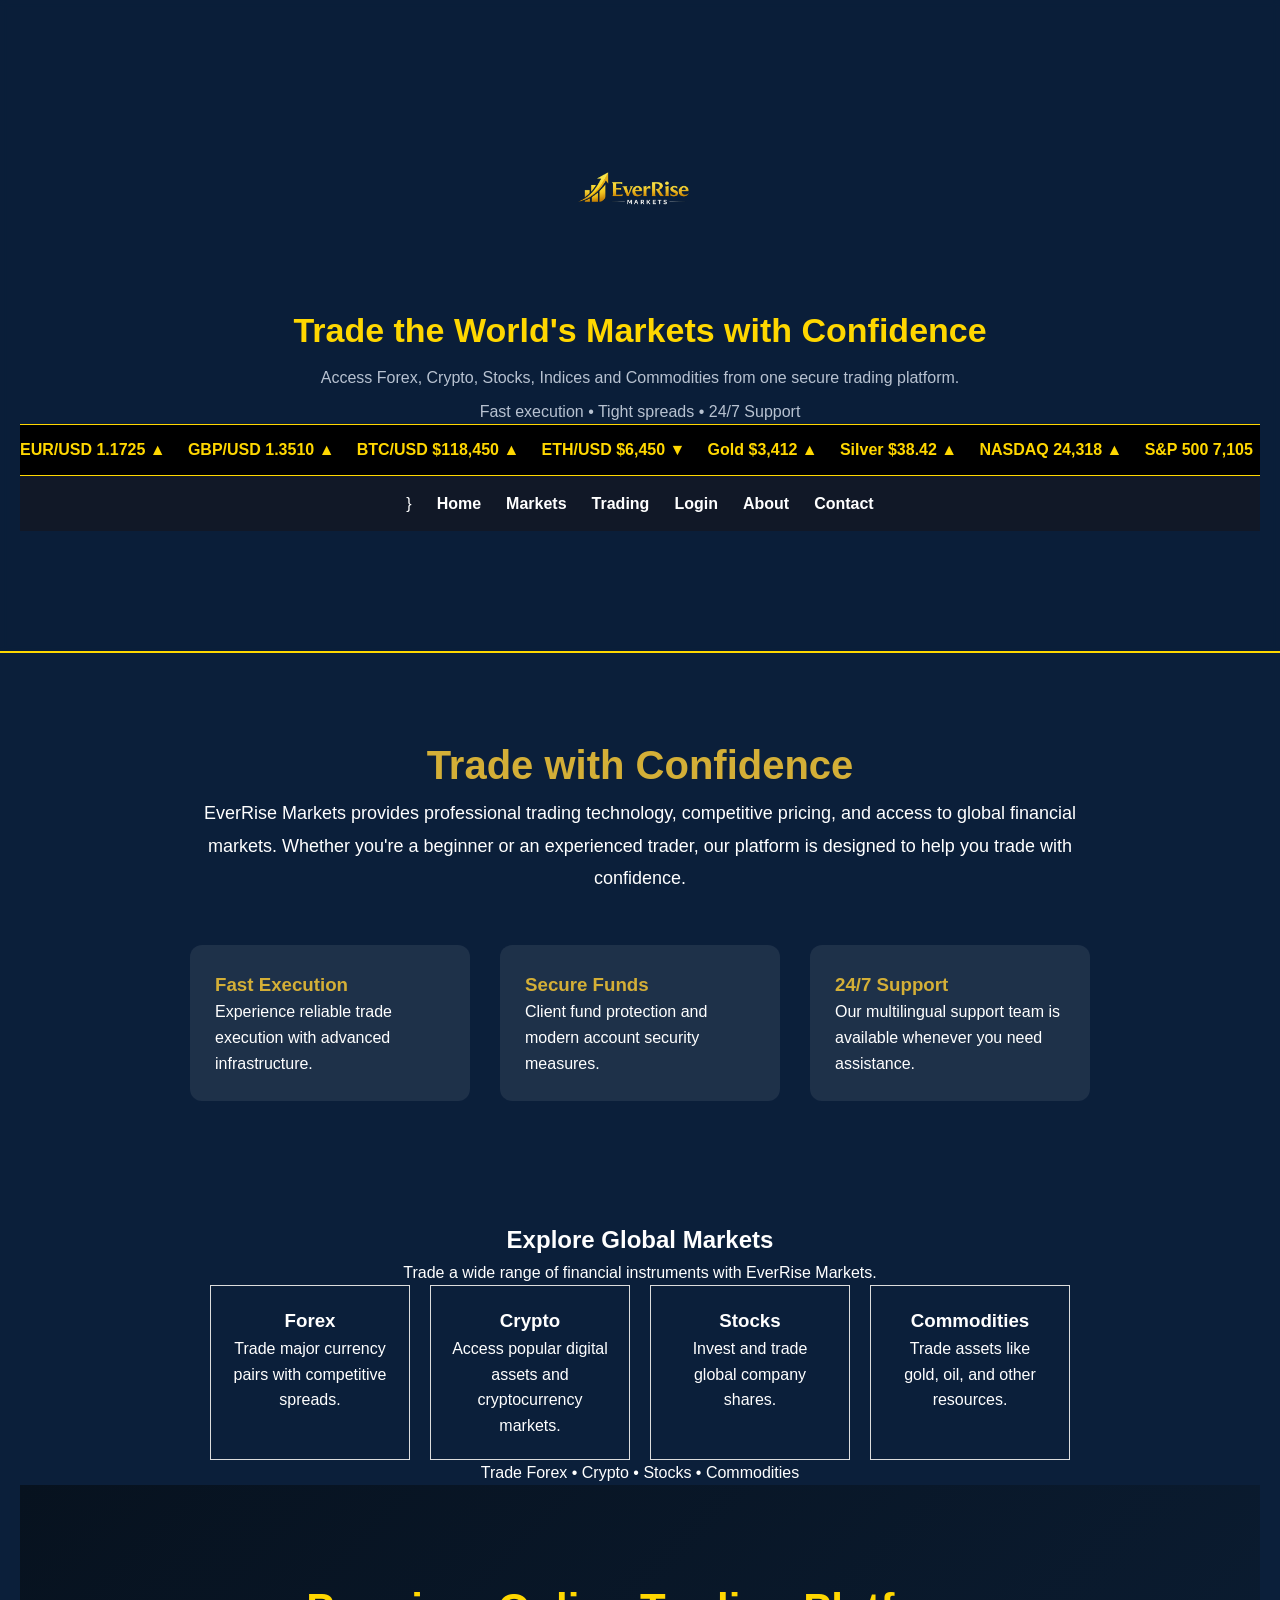
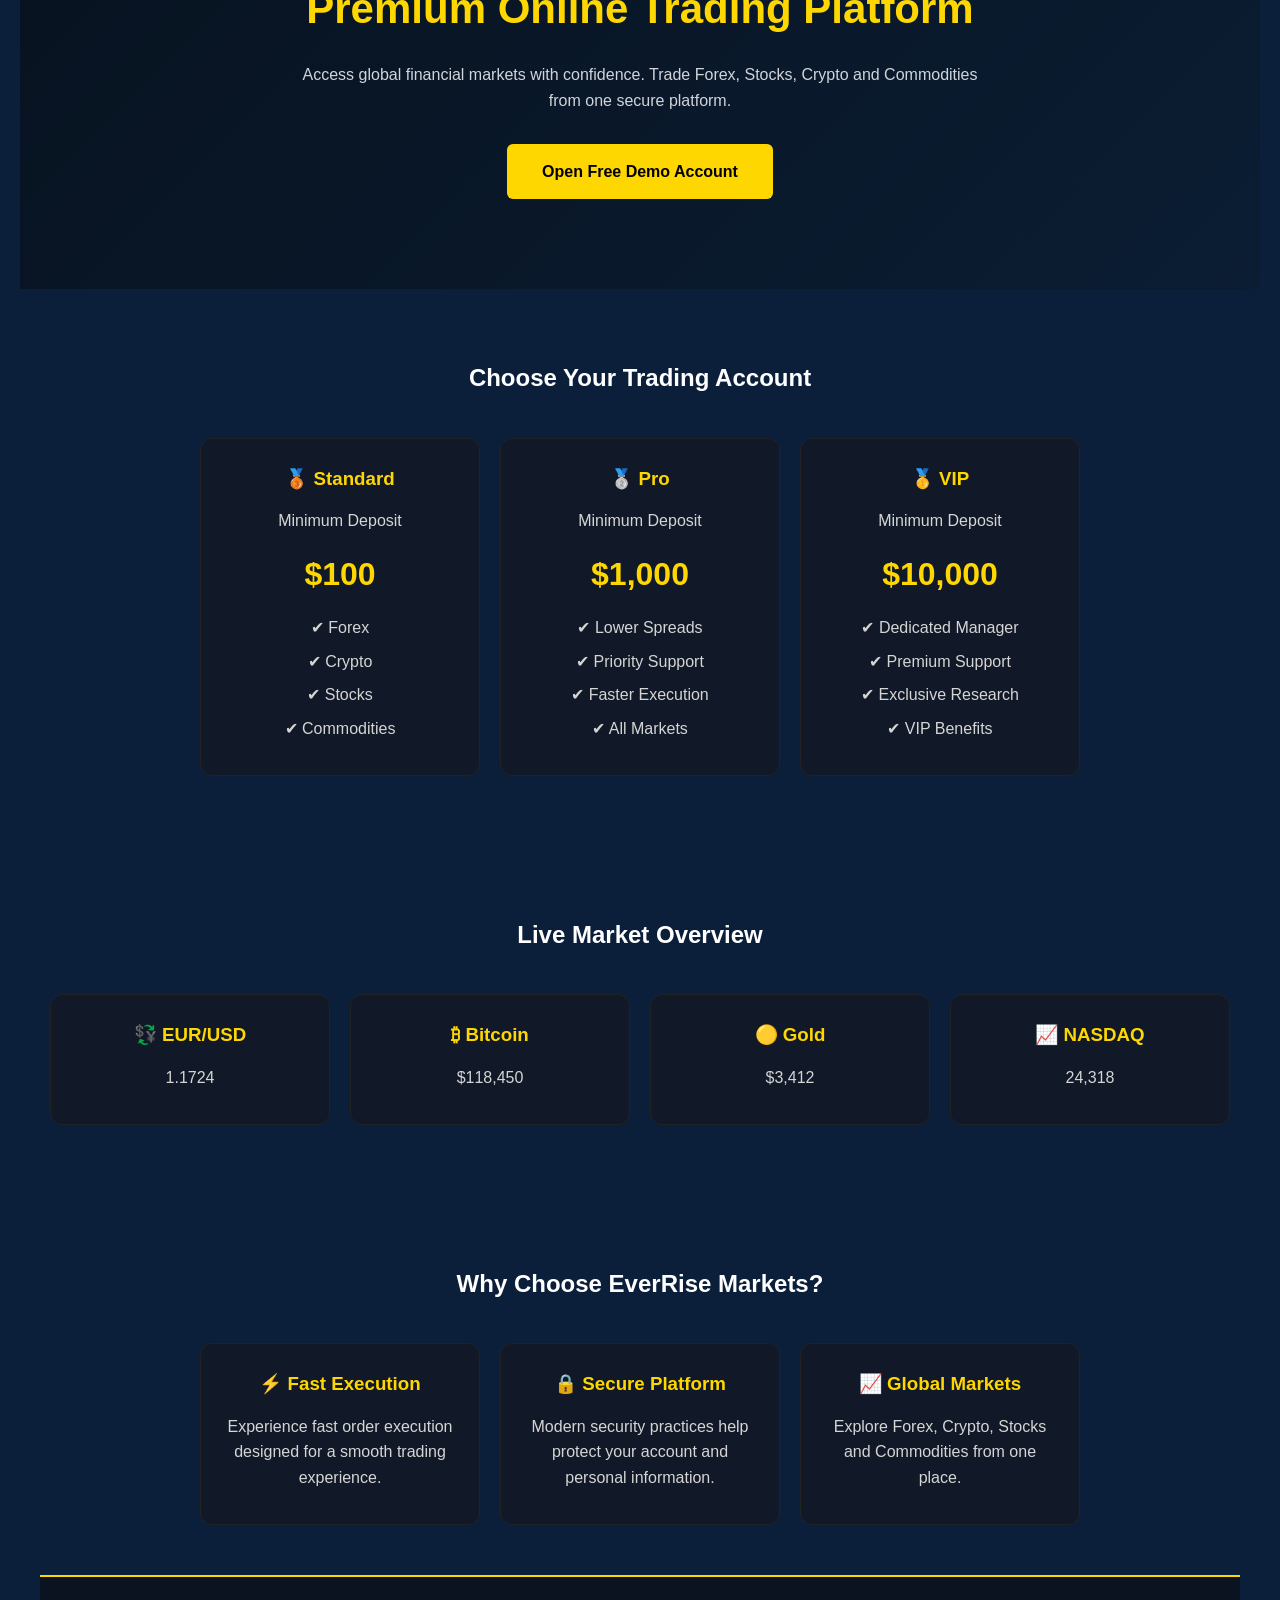
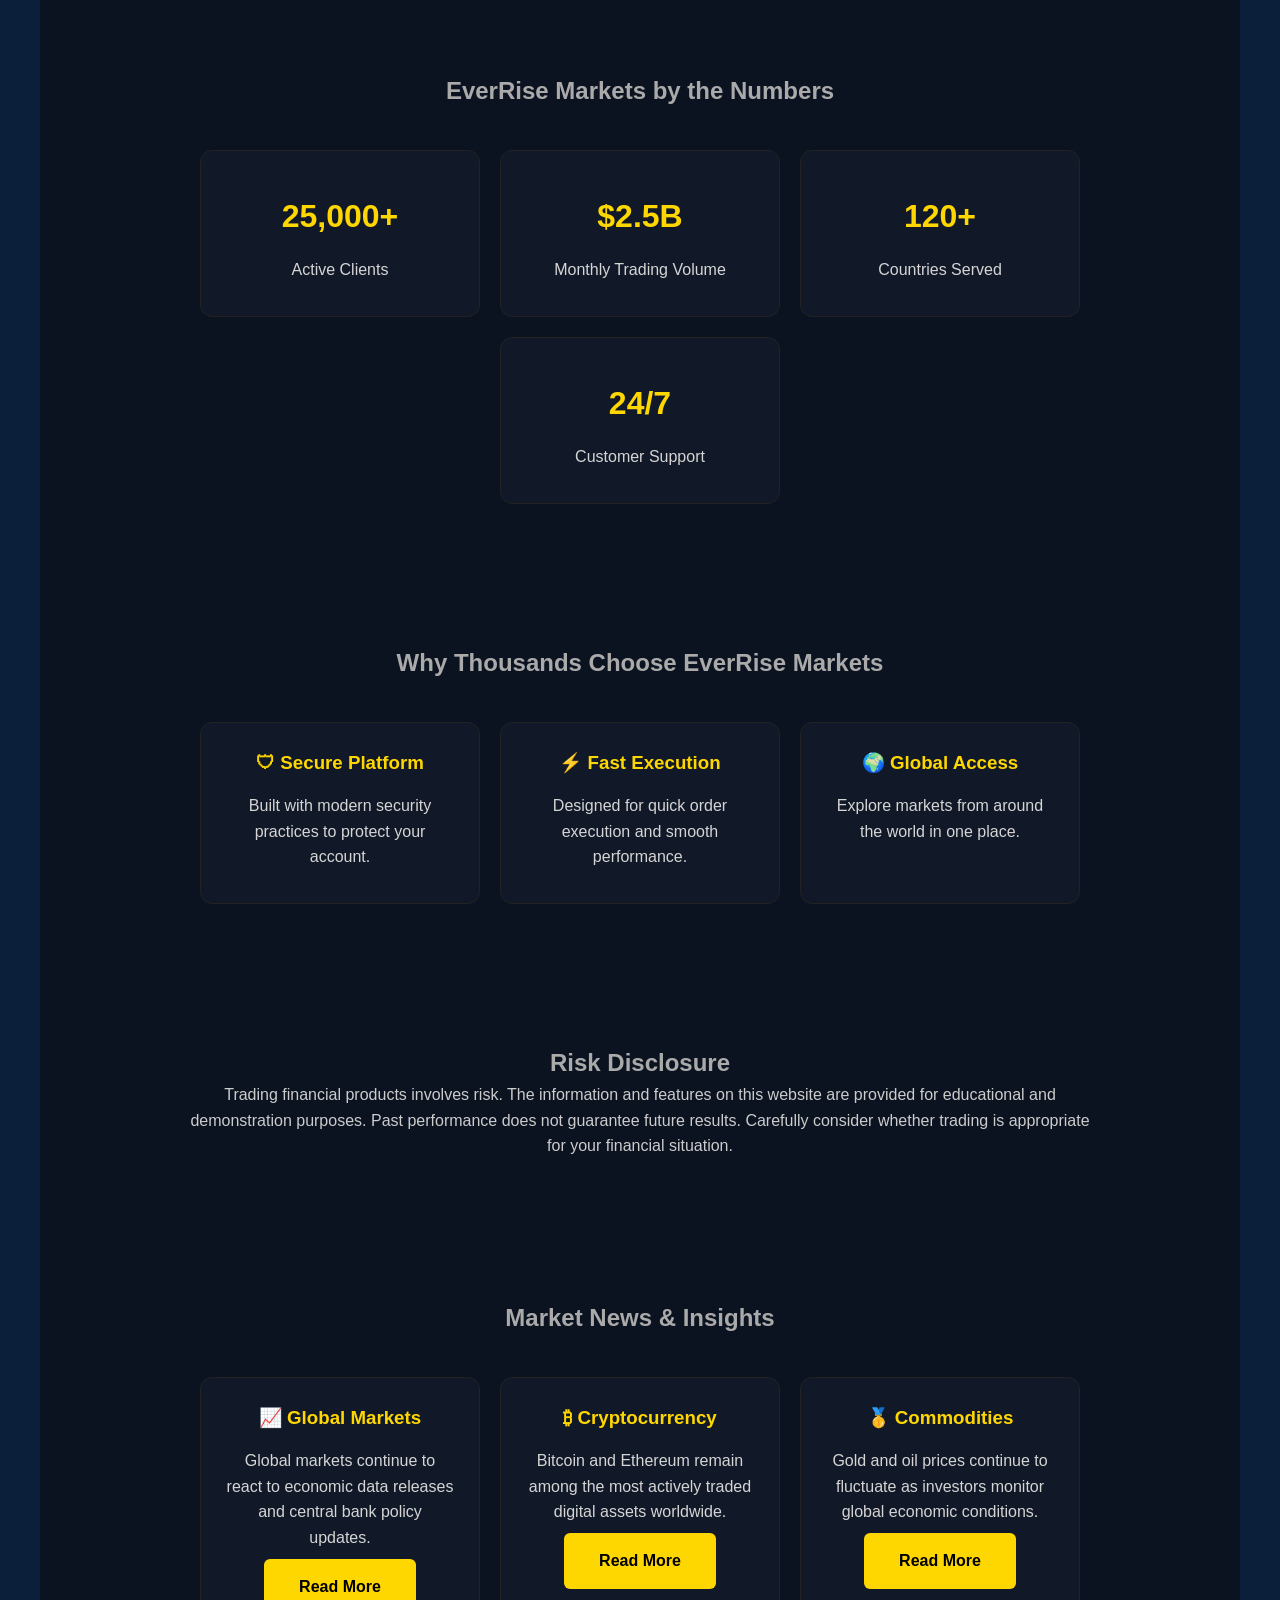
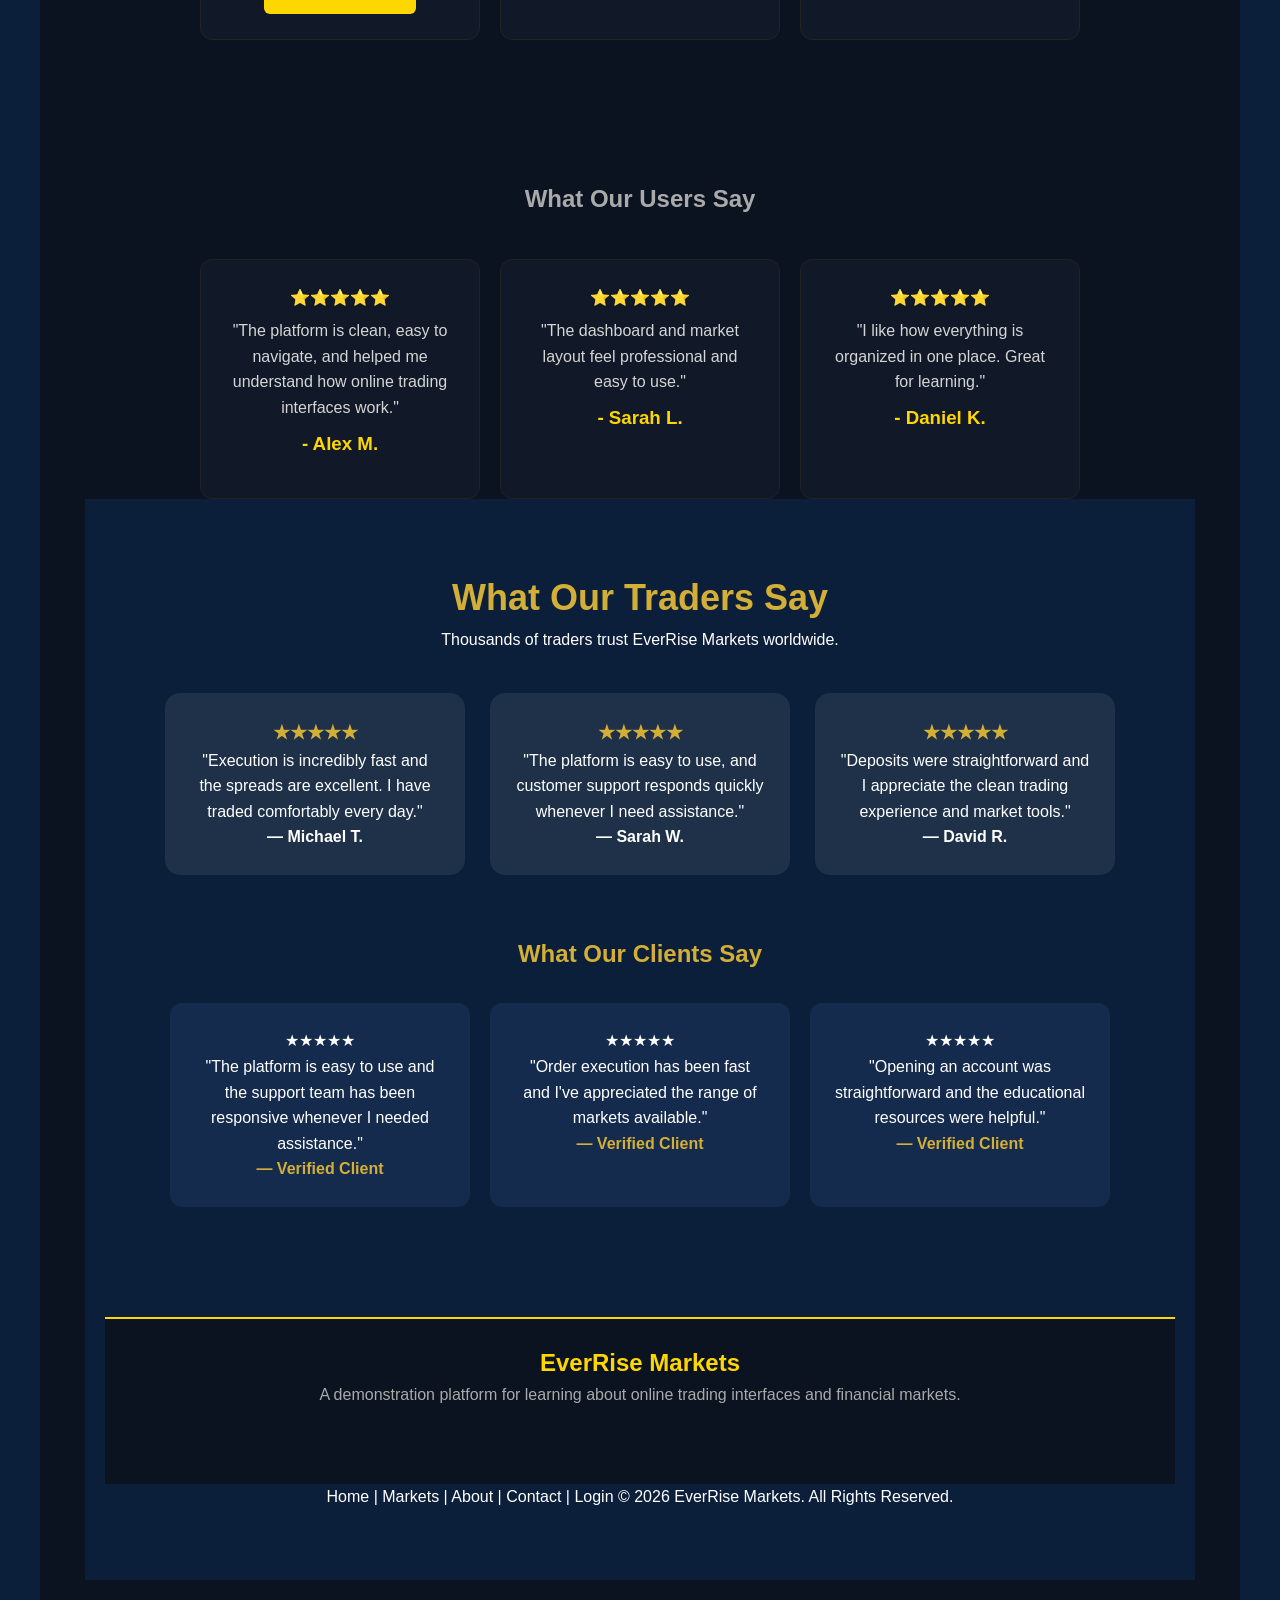
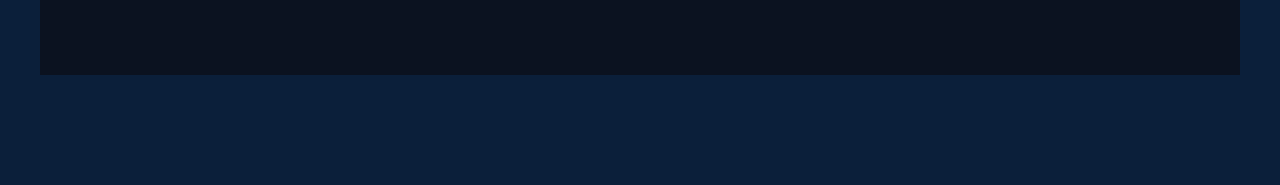
==== commit c54f12b3: "Update index.html" ====
--- a/index.html
+++ b/index.html
@@ -33,10 +33,7 @@
 <p>Access Forex, Crypto, Stocks, Indices and Commodities from one secure trading platform.</p>
 
 <p>Fast execution • Tight spreads • 24/7 Support</p
-<nav>
-
-
-}
+
 </script>
  
 </a>
@@ -65,7 +62,10 @@
 </div>
 
 </div>
- <a href="#">Home</a>
+<nav>
+
+}
+<a href="#">Home</a>
 
 <a href="markets.html">Markets</a>
 
